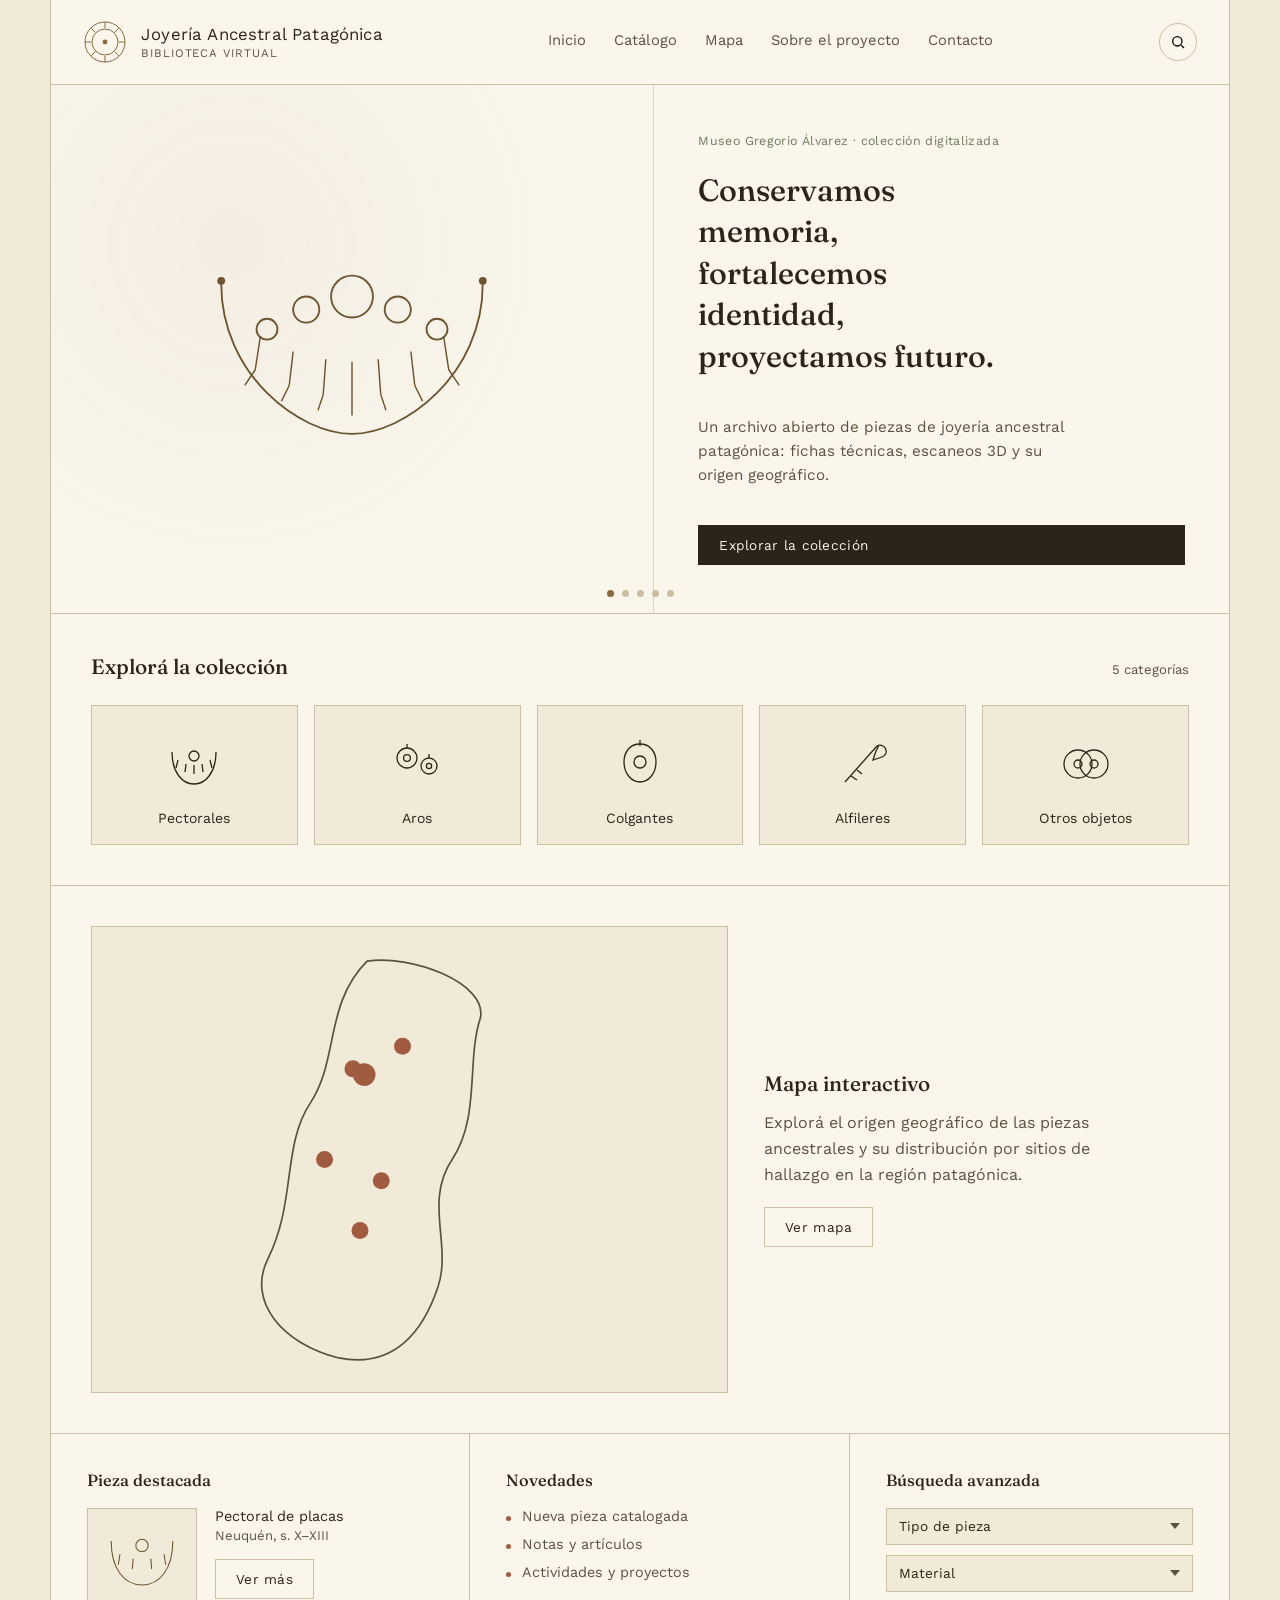
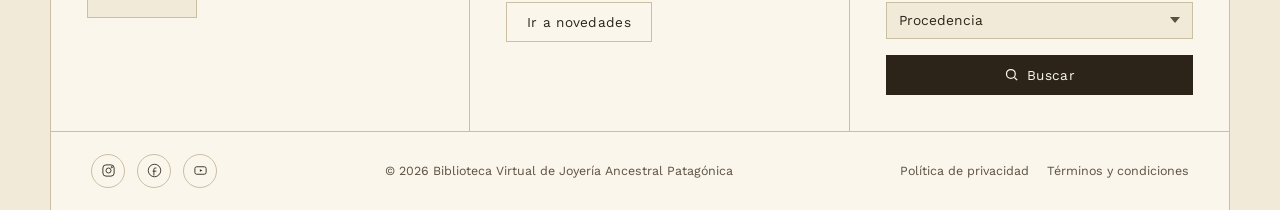
==== index.html @ 83579a9a "Create index.html" ====
<!DOCTYPE html>
<html lang="es">
<head>
<meta charset="UTF-8">
<meta name="viewport" content="width=device-width, initial-scale=1.0">
<title>Biblioteca Virtual de Joyería Ancestral Patagónica</title>
<link rel="preconnect" href="https://fonts.googleapis.com">
<link href="https://fonts.googleapis.com/css2?family=Fraunces:opsz,wght@9..144,400;9..144,500;9..144,600&family=Work+Sans:wght@400;500;600&display=swap" rel="stylesheet">
<style>
  :root{
    --bg: #f1ead9;
    --panel: #faf6ec;
    --ink: #2c2418;
    --ink-soft: #5c5041;
    --line: #cabfa2;
    --line-soft: #ddd4bb;
    --bronze: #8a6a3c;
    --bronze-dark: #6d5330;
    --sage: #6f7a5e;
    --clay: #a15c3f;
  }

  *{ box-sizing: border-box; }
  html{ scroll-behavior: smooth; }
  body{
    margin:0;
    background: var(--bg);
    color: var(--ink);
    font-family: "Work Sans", sans-serif;
    -webkit-font-smoothing: antialiased;
  }
  h1,h2,h3{
    font-family: "Fraunces", serif;
    font-weight: 500;
    margin: 0;
    color: var(--ink);
  }
  a{ color: inherit; text-decoration: none; }
  img,svg{ display:block; max-width:100%; }
  button{ font-family: inherit; cursor: pointer; }
  :focus-visible{ outline: 2px solid var(--clay); outline-offset: 2px; }

  .wrap{
    max-width: 1180px;
    margin: 0 auto;
    border-left: 1px solid var(--line);
    border-right: 1px solid var(--line);
    background: var(--panel);
  }

  /* Header */
  header{
    display:flex;
    align-items:center;
    justify-content:space-between;
    gap: 24px;
    padding: 20px 32px;
    border-bottom: 1px solid var(--line);
  }
  .brand{ display:flex; align-items:center; gap:14px; }
  .brand svg{ width:44px; height:44px; flex-shrink:0; }
  .brand-name{ font-size: 1.05rem; letter-spacing: .01em; line-height:1.3; }
  .brand-sub{ font-size: .72rem; color: var(--ink-soft); letter-spacing: .08em; text-transform: uppercase; }
  nav{ display:flex; align-items:center; gap: 28px; }
  nav a{
    font-size: .92rem;
    color: var(--ink-soft);
    padding-bottom: 3px;
    border-bottom: 1px solid transparent;
    transition: color .15s ease, border-color .15s ease;
  }
  nav a:hover{ color: var(--ink); border-color: var(--clay); }
  .search-btn{
    width: 38px; height:38px;
    border: 1px solid var(--line);
    background: transparent;
    display:flex; align-items:center; justify-content:center;
    border-radius: 50%;
  }
  .search-btn svg{ width:16px; height:16px; }
  .nav-toggle{ display:none; }

  /* Hero */
  .hero{
    display:grid;
    grid-template-columns: 1.05fr 1fr;
    gap: 0;
    border-bottom: 1px solid var(--line);
    position: relative;
  }
  .hero-art{
    padding: 48px 40px;
    display:flex; align-items:center; justify-content:center;
    border-right: 1px solid var(--line-soft);
    background:
      radial-gradient(circle at 30% 30%, rgba(138,106,60,0.06), transparent 60%),
      var(--panel);
  }
  .hero-art svg{ width: min(340px, 100%); height:auto; }
  .hero-copy{
    padding: 48px 44px;
    display:flex; flex-direction:column; justify-content:center;
    gap: 22px;
  }
  .hero-copy p.eyebrow{
    margin:0; font-size:.78rem; color: var(--sage);
    letter-spacing:.03em;
  }
  .hero-copy h1{
    font-size: clamp(1.6rem, 2.4vw, 2.1rem);
    line-height: 1.35;
    font-weight: 500;
    max-width: 15ch;
  }
  .hero-copy p.desc{ color: var(--ink-soft); max-width: 42ch; line-height:1.6; font-size:.95rem; }
  .dots{
    position:absolute; bottom:16px; left:0; right:0;
    display:flex; justify-content:center; gap:8px;
  }
  .dots span{ width:7px; height:7px; border-radius:50%; background: var(--line); }
  .dots span.active{ background: var(--bronze); }

  /* Section headers */
  .section{ padding: 40px; border-bottom: 1px solid var(--line); }
  .section-head{
    display:flex; align-items:baseline; justify-content:space-between;
    margin-bottom: 26px;
  }
  .section-head h2{ font-size: 1.3rem; font-weight:500; }
  .section-head .hint{ font-size:.82rem; color: var(--ink-soft); }

  /* Collection grid */
  .collection{
    display:grid;
    grid-template-columns: repeat(5, 1fr);
    gap: 16px;
  }
  .cat-card{
    border: 1px solid var(--line);
    background: var(--bg);
    padding: 26px 14px 18px;
    text-align:center;
    display:flex; flex-direction:column; align-items:center; gap:14px;
    transition: border-color .15s ease, transform .15s ease;
  }
  .cat-card:hover{ border-color: var(--bronze); transform: translateY(-2px); }
  .cat-card svg{ width:64px; height:64px; }
  .cat-card span{ font-size: .88rem; color: var(--ink); }

  /* Map section */
  .map-section{
    display:grid;
    grid-template-columns: 1.2fr .8fr;
    gap: 36px;
    align-items:center;
  }
  .map-art{
    border: 1px solid var(--line);
    background: var(--bg);
    padding: 20px;
  }
  .map-art svg{ width:100%; height:auto; }
  .map-copy p{ color: var(--ink-soft); line-height:1.6; margin: 0 0 20px; max-width: 34ch; }

  .btn{
    display:inline-flex; align-items:center; gap:8px;
    padding: 11px 20px;
    border: 1px solid var(--ink);
    background: var(--ink);
    color: var(--panel);
    font-size: .85rem;
    letter-spacing:.02em;
  }
  .btn:hover{ background: var(--bronze-dark); border-color: var(--bronze-dark); }
  .btn.ghost{
    background: transparent; color: var(--ink); border-color: var(--line);
  }
  .btn.ghost:hover{ border-color: var(--ink); background: transparent; }

  /* Triple columns */
  .triple{
    display:grid;
    grid-template-columns: 1.1fr 1fr 1fr;
    gap: 0;
    border-bottom: 1px solid var(--line);
  }
  .triple > div{ padding: 36px; }
  .triple > div + div{ border-left: 1px solid var(--line); }
  .triple h3{ font-size: 1.02rem; font-weight:500; margin-bottom:18px; }

  .featured{ display:flex; gap: 18px; }
  .featured img, .featured svg{ width: 110px; height:110px; border:1px solid var(--line); background:var(--bg); padding:10px; flex-shrink:0; }
  .featured-copy p{ margin:0 0 4px; font-size:.9rem; }
  .featured-copy .meta{ color: var(--ink-soft); font-size:.82rem; margin-bottom:16px; }

  .news-list{ list-style:none; margin:0 0 22px; padding:0; display:flex; flex-direction:column; gap:12px; }
  .news-list li{
    font-size:.9rem; color: var(--ink-soft);
    padding-left: 16px; position:relative;
  }
  .news-list li::before{
    content:""; position:absolute; left:0; top:.55em;
    width:5px; height:5px; background: var(--clay); border-radius:50%;
  }

  .search-form{ display:flex; flex-direction:column; gap:10px; }
  .search-row{ display:flex; align-items:center; gap:10px; border:1px solid var(--line); padding:9px 12px; background: var(--bg); }
  .search-row svg{ width:16px; height:16px; flex-shrink:0; color: var(--ink-soft); }
  select{
    width:100%; border:1px solid var(--line); background: var(--bg);
    padding: 10px 12px; font-family:inherit; font-size:.86rem; color: var(--ink);
    appearance:none; -webkit-appearance:none;
    background-image: url("data:image/svg+xml,%3Csvg xmlns='http://www.w3.org/2000/svg' width='10' height='6'%3E%3Cpath d='M0 0l5 6 5-6z' fill='%235c5041'/%3E%3C/svg%3E");
    background-repeat:no-repeat; background-position: right 12px center;
  }
  .search-form .btn{ margin-top:6px; justify-content:center; }

  /* Footer */
  footer{
    display:flex; align-items:center; justify-content:space-between;
    padding: 22px 40px; flex-wrap:wrap; gap:16px;
  }
  .socials{ display:flex; gap:12px; }
  .socials a{
    width:34px; height:34px; border:1px solid var(--line);
    border-radius:50%; display:flex; align-items:center; justify-content:center;
  }
  .socials svg{ width:15px; height:15px; }
  footer .copy{ font-size:.78rem; color: var(--ink-soft); }
  .legal{ display:flex; gap:18px; font-size:.78rem; color: var(--ink-soft); }
  .legal a:hover{ color: var(--ink); }

  @media (max-width: 980px){
    nav{ display:none; }
    .hero{ grid-template-columns: 1fr; }
    .hero-art{ border-right:none; border-bottom:1px solid var(--line-soft); }
    .collection{ grid-template-columns: repeat(2,1fr); }
    .map-section{ grid-template-columns: 1fr; }
    .triple{ grid-template-columns: 1fr; }
    .triple > div + div{ border-left:none; border-top:1px solid var(--line); }
    footer{ flex-direction:column; align-items:flex-start; }
  }
</style>
</head>
<body>
<div class="wrap">

  <header>
    <div class="brand">
      <svg viewBox="0 0 44 44" fill="none" stroke="var(--bronze)" stroke-width="1">
        <circle cx="22" cy="22" r="20"/>
        <circle cx="22" cy="22" r="13"/>
        <circle cx="22" cy="22" r="2.4" fill="var(--bronze)" stroke="none"/>
        <path d="M22 2v6M22 36v6M2 22h6M36 22h6M8.2 8.2l4.2 4.2M31.6 31.6l4.2 4.2M8.2 35.8l4.2-4.2M31.6 12.4l4.2-4.2"/>
      </svg>
      <div>
        <div class="brand-name">Joyería Ancestral Patagónica</div>
        <div class="brand-sub">Biblioteca virtual</div>
      </div>
    </div>
    <nav>
      <a href="#inicio">Inicio</a>
      <a href="#coleccion">Catálogo</a>
      <a href="#mapa">Mapa</a>
      <a href="#proyecto">Sobre el proyecto</a>
      <a href="#contacto">Contacto</a>
    </nav>
    <button class="search-btn" aria-label="Buscar">
      <svg viewBox="0 0 24 24" fill="none" stroke="currentColor" stroke-width="2"><circle cx="11" cy="11" r="7"/><path d="M21 21l-4.3-4.3"/></svg>
    </button>
  </header>

  <section class="hero" id="inicio">
    <div class="hero-art">
      <!-- pectoral illustration -->
      <svg viewBox="0 0 260 220" fill="none" stroke="var(--bronze-dark)" stroke-width="1.4">
        <path d="M30 60 C30 130 90 175 130 175 C170 175 230 130 230 60" />
        <circle cx="130" cy="70" r="16"/>
        <circle cx="95" cy="80" r="10"/>
        <circle cx="165" cy="80" r="10"/>
        <circle cx="65" cy="95" r="8"/>
        <circle cx="195" cy="95" r="8"/>
        <g stroke-width="1.1">
          <path d="M60 100 l-4 26 M85 112 l-3 26 M110 118 l-2 27 M130 120 l0 28 M150 118 l2 27 M175 112 l3 26 M200 100 l4 26"/>
          <path d="M56 126 l-8 12 M82 138 l-6 12 M108 145 l-4 12 M130 148 l0 13 M152 145 l4 12 M178 138 l6 12 M204 126 l8 12"/>
        </g>
        <circle cx="30" cy="58" r="3" fill="var(--bronze-dark)" stroke="none"/>
        <circle cx="230" cy="58" r="3" fill="var(--bronze-dark)" stroke="none"/>
      </svg>
    </div>
    <div class="hero-copy">
      <p class="eyebrow">Museo Gregorio Álvarez · colección digitalizada</p>
      <h1>Conservamos memoria, fortalecemos identidad, proyectamos futuro.</h1>
      <p class="desc">Un archivo abierto de piezas de joyería ancestral patagónica: fichas técnicas, escaneos 3D y su origen geográfico.</p>
      <a href="#coleccion" class="btn">Explorar la colección</a>
    </div>
    <div class="dots">
      <span class="active"></span><span></span><span></span><span></span><span></span>
    </div>
  </section>

  <section class="section" id="coleccion">
    <div class="section-head">
      <h2>Explorá la colección</h2>
      <span class="hint">5 categorías</span>
    </div>
    <div class="collection">
      <a class="cat-card" href="#">
        <svg viewBox="0 0 64 64" fill="none" stroke="var(--ink)" stroke-width="1.3">
          <path d="M10 20c0 20 10 32 22 32s22-12 22-32"/>
          <circle cx="32" cy="24" r="5"/>
          <path d="M16 28l-2 8M48 28l2 8M24 32l-1 8M40 32l1 8M32 33v9"/>
        </svg>
        <span>Pectorales</span>
      </a>
      <a class="cat-card" href="#">
        <svg viewBox="0 0 64 64" fill="none" stroke="var(--ink)" stroke-width="1.3">
          <circle cx="22" cy="26" r="10"/>
          <circle cx="22" cy="26" r="3.4"/>
          <circle cx="44" cy="34" r="8"/>
          <circle cx="44" cy="34" r="2.6"/>
          <path d="M22 16v-4M44 26v-4"/>
        </svg>
        <span>Aros</span>
      </a>
      <a class="cat-card" href="#">
        <svg viewBox="0 0 64 64" fill="none" stroke="var(--ink)" stroke-width="1.3">
          <path d="M32 12c-10 0-16 8-16 18 0 12 8 20 16 20s16-8 16-20c0-10-6-18-16-18z"/>
          <circle cx="32" cy="30" r="6"/>
          <path d="M32 8v6"/>
        </svg>
        <span>Colgantes</span>
      </a>
      <a class="cat-card" href="#">
        <svg viewBox="0 0 64 64" fill="none" stroke="var(--ink)" stroke-width="1.3">
          <path d="M14 50 L46 14"/>
          <path d="M46 14c4-2 8 0 9 4 1 3-1 6-4 7l-9 3 3-9c1-3 4-5 1-5z"/>
          <path d="M20 44l6 4M26 38l5 4"/>
        </svg>
        <span>Alfileres</span>
      </a>
      <a class="cat-card" href="#">
        <svg viewBox="0 0 64 64" fill="none" stroke="var(--ink)" stroke-width="1.3">
          <circle cx="24" cy="32" r="14"/>
          <circle cx="40" cy="32" r="14"/>
          <circle cx="24" cy="32" r="4"/>
          <circle cx="40" cy="32" r="4"/>
        </svg>
        <span>Otros objetos</span>
      </a>
    </div>
  </section>

  <section class="section map-section" id="mapa">
    <div class="map-art">
      <svg viewBox="0 0 420 300" fill="none" stroke="var(--ink-soft)" stroke-width="1.2">
        <path d="M180 10 C150 40 160 80 140 110 C120 140 130 180 110 220 C95 250 120 280 160 290 C200 298 220 270 230 240 C240 210 220 180 240 150 C260 120 250 80 260 50 C265 25 210 5 180 10 Z"/>
        <g fill="var(--clay)" stroke="none">
          <path d="M170 90a8 8 0 1 1 0 .1z"/>
          <circle cx="170" cy="86" r="6"/>
          <circle cx="205" cy="70" r="6"/>
          <circle cx="150" cy="150" r="6"/>
          <circle cx="190" cy="165" r="6"/>
          <circle cx="175" cy="200" r="6"/>
        </g>
      </svg>
    </div>
    <div class="map-copy">
      <h2 style="margin-bottom:14px; font-size:1.3rem;">Mapa interactivo</h2>
      <p>Explorá el origen geográfico de las piezas ancestrales y su distribución por sitios de hallazgo en la región patagónica.</p>
      <a href="#" class="btn ghost">Ver mapa</a>
    </div>
  </section>

  <section class="triple">
    <div>
      <h3>Pieza destacada</h3>
      <div class="featured">
        <svg viewBox="0 0 100 100" fill="none" stroke="var(--bronze-dark)" stroke-width="1.2">
          <path d="M15 25c0 32 15 50 35 50s35-18 35-50"/>
          <circle cx="50" cy="30" r="7"/>
          <path d="M25 40l-2 12M75 40l2 12M40 45l-1 12M60 45l1 12"/>
        </svg>
        <div class="featured-copy">
          <p>Pectoral de placas</p>
          <p class="meta">Neuquén, s. X–XIII</p>
          <a href="#" class="btn ghost">Ver más</a>
        </div>
      </div>
    </div>
    <div>
      <h3>Novedades</h3>
      <ul class="news-list">
        <li>Nueva pieza catalogada</li>
        <li>Notas y artículos</li>
        <li>Actividades y proyectos</li>
      </ul>
      <a href="#" class="btn ghost">Ir a novedades</a>
    </div>
    <div>
      <h3>Búsqueda avanzada</h3>
      <div class="search-form">
        <select><option>Tipo de pieza</option><option>Pectoral</option><option>Aro</option><option>Colgante</option><option>Alfiler</option></select>
        <select><option>Material</option><option>Plata</option><option>Bronce</option><option>Hueso</option></select>
        <select><option>Procedencia</option><option>Neuquén</option><option>Río Negro</option><option>Chubut</option></select>
        <button class="btn">
          <svg viewBox="0 0 24 24" fill="none" stroke="currentColor" stroke-width="2" style="width:15px;height:15px;"><circle cx="11" cy="11" r="7"/><path d="M21 21l-4.3-4.3"/></svg>
          Buscar
        </button>
      </div>
    </div>
  </section>

  <footer id="contacto">
    <div class="socials">
      <a href="#" aria-label="Instagram"><svg viewBox="0 0 24 24" fill="none" stroke="var(--ink)" stroke-width="1.4"><rect x="3" y="3" width="18" height="18" rx="5"/><circle cx="12" cy="12" r="4"/><circle cx="17.3" cy="6.7" r="1"/></svg></a>
      <a href="#" aria-label="Facebook"><svg viewBox="0 0 24 24" fill="none" stroke="var(--ink)" stroke-width="1.4"><path d="M15 8h-2a2 2 0 0 0-2 2v10M9 13h6"/><circle cx="12" cy="12" r="10"/></svg></a>
      <a href="#" aria-label="YouTube"><svg viewBox="0 0 24 24" fill="none" stroke="var(--ink)" stroke-width="1.4"><rect x="3" y="6" width="18" height="12" rx="3"/><path d="M11 10l4 2-4 2z" fill="var(--ink)" stroke="none"/></svg></a>
    </div>
    <div class="copy">© 2026 Biblioteca Virtual de Joyería Ancestral Patagónica</div>
    <div class="legal">
      <a href="#">Política de privacidad</a>
      <a href="#">Términos y condiciones</a>
    </div>
  </footer>

</div>
</body>
</html>
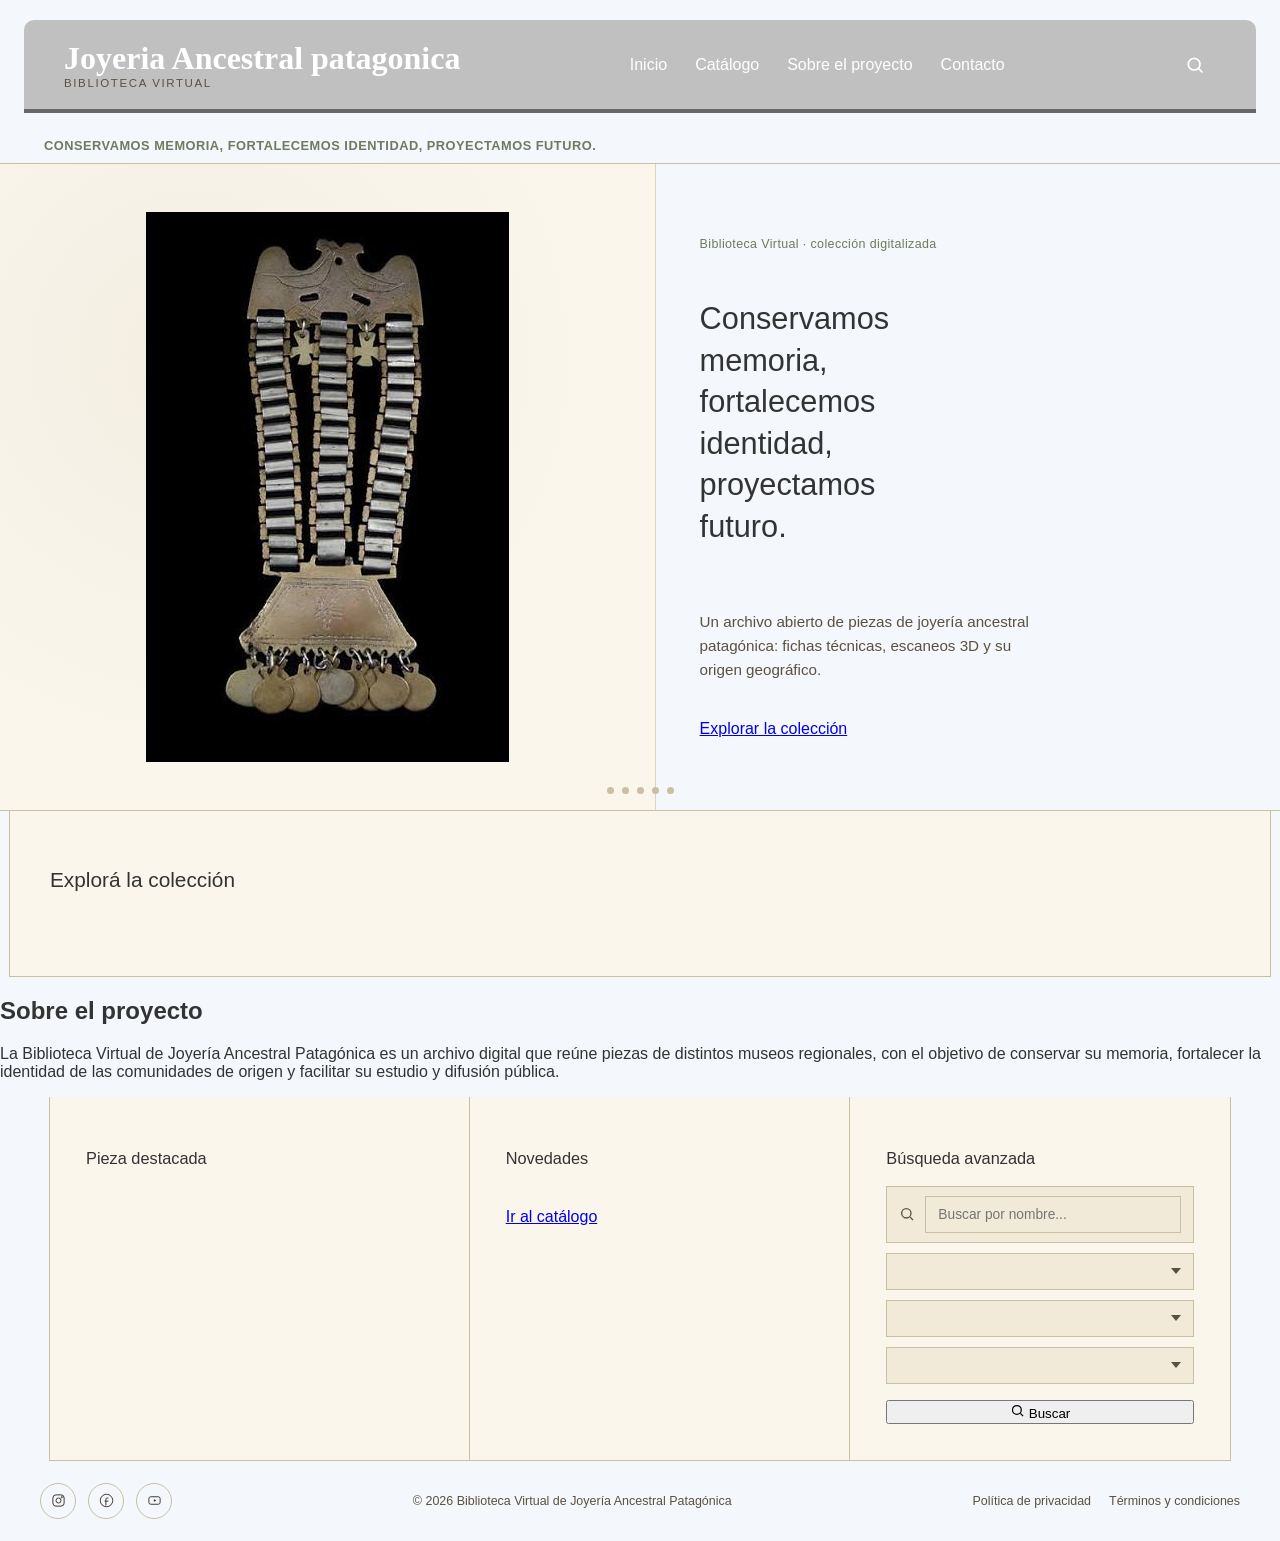
==== commit 92440f28: "pagina secundaria" ====
--- a/index.html
+++ b/index.html
@@ -1,429 +1,132 @@
 <!DOCTYPE html>
 <html lang="es">
-<head>
-<meta charset="UTF-8">
-<meta name="viewport" content="width=device-width, initial-scale=1.0">
-<title>Biblioteca Virtual de Joyería Ancestral Patagónica</title>
-<link rel="preconnect" href="https://fonts.googleapis.com">
-<link href="https://fonts.googleapis.com/css2?family=Fraunces:opsz,wght@9..144,400;9..144,500;9..144,600&family=Work+Sans:wght@400;500;600&display=swap" rel="stylesheet">
-<style>
-  :root{
-    --bg: #f1ead9;
-    --panel: #faf6ec;
-    --ink: #2c2418;
-    --ink-soft: #5c5041;
-    --line: #cabfa2;
-    --line-soft: #ddd4bb;
-    --bronze: #8a6a3c;
-    --bronze-dark: #6d5330;
-    --sage: #6f7a5e;
-    --clay: #a15c3f;
-  }
+<head>    
+    <meta charset="UTF-8">
+    <meta name="viewport" content="width=device-width, initial-scale=1.0">
+    <title>Biblioteca Virtual</title>
 
-  *{ box-sizing: border-box; }
-  html{ scroll-behavior: smooth; }
-  body{
-    margin:0;
-    background: var(--bg);
-    color: var(--ink);
-    font-family: "Work Sans", sans-serif;
-    -webkit-font-smoothing: antialiased;
-  }
-  h1,h2,h3{
-    font-family: "Fraunces", serif;
-    font-weight: 500;
-    margin: 0;
-    color: var(--ink);
-  }
-  a{ color: inherit; text-decoration: none; }
-  img,svg{ display:block; max-width:100%; }
-  button{ font-family: inherit; cursor: pointer; }
-  :focus-visible{ outline: 2px solid var(--clay); outline-offset: 2px; }
-
-  .wrap{
-    max-width: 1180px;
-    margin: 0 auto;
-    border-left: 1px solid var(--line);
-    border-right: 1px solid var(--line);
-    background: var(--panel);
-  }
-
-  /* Header */
-  header{
-    display:flex;
-    align-items:center;
-    justify-content:space-between;
-    gap: 24px;
-    padding: 20px 32px;
-    border-bottom: 1px solid var(--line);
-  }
-  .brand{ display:flex; align-items:center; gap:14px; }
-  .brand svg{ width:44px; height:44px; flex-shrink:0; }
-  .brand-name{ font-size: 1.05rem; letter-spacing: .01em; line-height:1.3; }
-  .brand-sub{ font-size: .72rem; color: var(--ink-soft); letter-spacing: .08em; text-transform: uppercase; }
-  nav{ display:flex; align-items:center; gap: 28px; }
-  nav a{
-    font-size: .92rem;
-    color: var(--ink-soft);
-    padding-bottom: 3px;
-    border-bottom: 1px solid transparent;
-    transition: color .15s ease, border-color .15s ease;
-  }
-  nav a:hover{ color: var(--ink); border-color: var(--clay); }
-  .search-btn{
-    width: 38px; height:38px;
-    border: 1px solid var(--line);
-    background: transparent;
-    display:flex; align-items:center; justify-content:center;
-    border-radius: 50%;
-  }
-  .search-btn svg{ width:16px; height:16px; }
-  .nav-toggle{ display:none; }
-
-  /* Hero */
-  .hero{
-    display:grid;
-    grid-template-columns: 1.05fr 1fr;
-    gap: 0;
-    border-bottom: 1px solid var(--line);
-    position: relative;
-  }
-  .hero-art{
-    padding: 48px 40px;
-    display:flex; align-items:center; justify-content:center;
-    border-right: 1px solid var(--line-soft);
-    background:
-      radial-gradient(circle at 30% 30%, rgba(138,106,60,0.06), transparent 60%),
-      var(--panel);
-  }
-  .hero-art svg{ width: min(340px, 100%); height:auto; }
-  .hero-copy{
-    padding: 48px 44px;
-    display:flex; flex-direction:column; justify-content:center;
-    gap: 22px;
-  }
-  .hero-copy p.eyebrow{
-    margin:0; font-size:.78rem; color: var(--sage);
-    letter-spacing:.03em;
-  }
-  .hero-copy h1{
-    font-size: clamp(1.6rem, 2.4vw, 2.1rem);
-    line-height: 1.35;
-    font-weight: 500;
-    max-width: 15ch;
-  }
-  .hero-copy p.desc{ color: var(--ink-soft); max-width: 42ch; line-height:1.6; font-size:.95rem; }
-  .dots{
-    position:absolute; bottom:16px; left:0; right:0;
-    display:flex; justify-content:center; gap:8px;
-  }
-  .dots span{ width:7px; height:7px; border-radius:50%; background: var(--line); }
-  .dots span.active{ background: var(--bronze); }
-
-  /* Section headers */
-  .section{ padding: 40px; border-bottom: 1px solid var(--line); }
-  .section-head{
-    display:flex; align-items:baseline; justify-content:space-between;
-    margin-bottom: 26px;
-  }
-  .section-head h2{ font-size: 1.3rem; font-weight:500; }
-  .section-head .hint{ font-size:.82rem; color: var(--ink-soft); }
-
-  /* Collection grid */
-  .collection{
-    display:grid;
-    grid-template-columns: repeat(5, 1fr);
-    gap: 16px;
-  }
-  .cat-card{
-    border: 1px solid var(--line);
-    background: var(--bg);
-    padding: 26px 14px 18px;
-    text-align:center;
-    display:flex; flex-direction:column; align-items:center; gap:14px;
-    transition: border-color .15s ease, transform .15s ease;
-  }
-  .cat-card:hover{ border-color: var(--bronze); transform: translateY(-2px); }
-  .cat-card svg{ width:64px; height:64px; }
-  .cat-card span{ font-size: .88rem; color: var(--ink); }
-
-  /* Map section */
-  .map-section{
-    display:grid;
-    grid-template-columns: 1.2fr .8fr;
-    gap: 36px;
-    align-items:center;
-  }
-  .map-art{
-    border: 1px solid var(--line);
-    background: var(--bg);
-    padding: 20px;
-  }
-  .map-art svg{ width:100%; height:auto; }
-  .map-copy p{ color: var(--ink-soft); line-height:1.6; margin: 0 0 20px; max-width: 34ch; }
-
-  .btn{
-    display:inline-flex; align-items:center; gap:8px;
-    padding: 11px 20px;
-    border: 1px solid var(--ink);
-    background: var(--ink);
-    color: var(--panel);
-    font-size: .85rem;
-    letter-spacing:.02em;
-  }
-  .btn:hover{ background: var(--bronze-dark); border-color: var(--bronze-dark); }
-  .btn.ghost{
-    background: transparent; color: var(--ink); border-color: var(--line);
-  }
-  .btn.ghost:hover{ border-color: var(--ink); background: transparent; }
-
-  /* Triple columns */
-  .triple{
-    display:grid;
-    grid-template-columns: 1.1fr 1fr 1fr;
-    gap: 0;
-    border-bottom: 1px solid var(--line);
-  }
-  .triple > div{ padding: 36px; }
-  .triple > div + div{ border-left: 1px solid var(--line); }
-  .triple h3{ font-size: 1.02rem; font-weight:500; margin-bottom:18px; }
-
-  .featured{ display:flex; gap: 18px; }
-  .featured img, .featured svg{ width: 110px; height:110px; border:1px solid var(--line); background:var(--bg); padding:10px; flex-shrink:0; }
-  .featured-copy p{ margin:0 0 4px; font-size:.9rem; }
-  .featured-copy .meta{ color: var(--ink-soft); font-size:.82rem; margin-bottom:16px; }
-
-  .news-list{ list-style:none; margin:0 0 22px; padding:0; display:flex; flex-direction:column; gap:12px; }
-  .news-list li{
-    font-size:.9rem; color: var(--ink-soft);
-    padding-left: 16px; position:relative;
-  }
-  .news-list li::before{
-    content:""; position:absolute; left:0; top:.55em;
-    width:5px; height:5px; background: var(--clay); border-radius:50%;
-  }
-
-  .search-form{ display:flex; flex-direction:column; gap:10px; }
-  .search-row{ display:flex; align-items:center; gap:10px; border:1px solid var(--line); padding:9px 12px; background: var(--bg); }
-  .search-row svg{ width:16px; height:16px; flex-shrink:0; color: var(--ink-soft); }
-  select{
-    width:100%; border:1px solid var(--line); background: var(--bg);
-    padding: 10px 12px; font-family:inherit; font-size:.86rem; color: var(--ink);
-    appearance:none; -webkit-appearance:none;
-    background-image: url("data:image/svg+xml,%3Csvg xmlns='http://www.w3.org/2000/svg' width='10' height='6'%3E%3Cpath d='M0 0l5 6 5-6z' fill='%235c5041'/%3E%3C/svg%3E");
-    background-repeat:no-repeat; background-position: right 12px center;
-  }
-  .search-form .btn{ margin-top:6px; justify-content:center; }
-
-  /* Footer */
-  footer{
-    display:flex; align-items:center; justify-content:space-between;
-    padding: 22px 40px; flex-wrap:wrap; gap:16px;
-  }
-  .socials{ display:flex; gap:12px; }
-  .socials a{
-    width:34px; height:34px; border:1px solid var(--line);
-    border-radius:50%; display:flex; align-items:center; justify-content:center;
-  }
-  .socials svg{ width:15px; height:15px; }
-  footer .copy{ font-size:.78rem; color: var(--ink-soft); }
-  .legal{ display:flex; gap:18px; font-size:.78rem; color: var(--ink-soft); }
-  .legal a:hover{ color: var(--ink); }
-
-  @media (max-width: 980px){
-    nav{ display:none; }
-    .hero{ grid-template-columns: 1fr; }
-    .hero-art{ border-right:none; border-bottom:1px solid var(--line-soft); }
-    .collection{ grid-template-columns: repeat(2,1fr); }
-    .map-section{ grid-template-columns: 1fr; }
-    .triple{ grid-template-columns: 1fr; }
-    .triple > div + div{ border-left:none; border-top:1px solid var(--line); }
-    footer{ flex-direction:column; align-items:flex-start; }
-  }
-</style>
+    <link rel="stylesheet" href="estilos.css">
 </head>
 <body>
-<div class="wrap">
 
-  <header>
-    <div class="brand">
-      <svg viewBox="0 0 44 44" fill="none" stroke="var(--bronze)" stroke-width="1">
-        <circle cx="22" cy="22" r="20"/>
-        <circle cx="22" cy="22" r="13"/>
-        <circle cx="22" cy="22" r="2.4" fill="var(--bronze)" stroke="none"/>
-        <path d="M22 2v6M22 36v6M2 22h6M36 22h6M8.2 8.2l4.2 4.2M31.6 31.6l4.2 4.2M8.2 35.8l4.2-4.2M31.6 12.4l4.2-4.2"/>
-      </svg>
+    <header>
+        <div>
+		<div class="titulo">Joyeria Ancestral patagonica</div>
+		<div class="sub">Biblioteca Virtual </div>
+		</div>
+		<nav>
+			<a href="index.html">Inicio</a>
+			<a href="catalogo.html">Catálogo</a>
+			<a href="">Sobre el proyecto</a>
+			<a href="">Contacto</a>
+		</nav>
+		<button class="btn-buscador" atria-label="Buscar">
+			 <svg viewBox="0 0 24 24" fill="none" stroke="currentColor" stroke-width="2">
+				<circle cx="11" cy="11" r="7"/>
+				<path d="M21 21l-4.3-4.3"/>
+			</svg>
+		</button>
+		
+   
+    </header>
+  <main id="contenido-principal"></main>
+
+    <!-- Sección de presentación -->
+	  <section class="presentación" id="presentación" aria-labelledby="titulo-presentación">
+		  <h1 id="titulo-presentación" class="slogan">Conservamos memoria, fortalecemos identidad, proyectamos futuro.</h1>
+		  <div id="presentación-slides"><!-- Las diapositivas se generan dinámicamente en index.js a partir de piezas-data.js --></div>
+		  <div class="dots" id="heroDots"></div>
+    </section>
+	  <section class="presentación" id="inicio">
+      <div class="presentación-visual">
+		    <img src="imagenes/pectoral.jpg" alt="Pectoral de plata con incrustaciones de turquesa y coral, perteneciente a la cultura tehuelche."> 
+      </div>
+      <div class="presentación-descriptiva">
+        <p class="eyebrow">Biblioteca Virtual · colección digitalizada</p>
+        <h1>Conservamos memoria, fortalecemos identidad, proyectamos futuro.</h1>
+        <p class="desc">Un archivo abierto de piezas de joyería ancestral patagónica: fichas técnicas, escaneos 3D y su origen geográfico.</p>
+        <a href="#colección" class="btn">Explorar la colección</a>
+      </div>
+      <div class="puntos">
+        <span class="activado"></span><span></span><span></span><span></span><span></span>
+      </div>
+    </section>
+    
+    <!-- Sección de colección-->
+    <section class="colección" id="colección" aria-labelledby="titulo-colección">
+      <div class="colección-header">
+        <h2 id="titulo-colección">Explorá la colección</h2>
+      </div>
+      <ul class="colección-joyas" id="colección-joyas">
+        <!-- Categorías generadas dinámicamente en index.js -->
+      </ul>
+
+    </section>  
+
+    <!-- Sección sobre el proyecto-->
+    <section class="sobre-proyecto" id="sobre-proyecto" aria-labelledby="titulo-sobre-proyecto">
+      <h2 id="titulo-sobre-proyecto">Sobre el proyecto</h2>
+      <p class="section-text">
+        La Biblioteca Virtual de Joyería Ancestral Patagónica es un archivo digital que reúne piezas
+        de distintos museos regionales, con el objetivo de conservar su memoria, fortalecer la
+        identidad de las comunidades de origen y facilitar su estudio y difusión pública.
+      </p>
+    </section> 
+
+    <!-- Sección de Contenido destacado-->
+    <section class="contenido-destacado" id="contenido-destacado" aria-label="Contenido destacado">
       <div>
-        <div class="brand-name">Joyería Ancestral Patagónica</div>
-        <div class="brand-sub">Biblioteca virtual</div>
+        <h3>Pieza destacada</h3>
+        <div id="contenido-destacado"><!-- generado por index.js --></div>
       </div>
-    </div>
-    <nav>
-      <a href="#inicio">Inicio</a>
-      <a href="#coleccion">Catálogo</a>
-      <a href="#mapa">Mapa</a>
-      <a href="#proyecto">Sobre el proyecto</a>
-      <a href="#contacto">Contacto</a>
-    </nav>
-    <button class="search-btn" aria-label="Buscar">
-      <svg viewBox="0 0 24 24" fill="none" stroke="currentColor" stroke-width="2"><circle cx="11" cy="11" r="7"/><path d="M21 21l-4.3-4.3"/></svg>
-    </button>
-  </header>
+      <div>
+        <h3>Novedades</h3>
+        <ul class="listas-nuevas" id="lista-nueva"><!-- generado por index.js --></ul>
+        <a href="catalogo.html" class="btn ghost">Ir al catálogo</a>
+      </div>
+      <div>
+        <h3>Búsqueda avanzada</h3>
+        <form class="formulario-busqueda" id="formulario-busqueda" action="catalogo.html" method="get">
+          <div class="fila-busqueda">
+            <svg viewBox="0 0 24 24" aria-hidden="true" fill="none" stroke="currentColor" stroke-width="2"><circle cx="11" cy="11" r="7"/><path d="M21 21l-4.3-4.3"/></svg>
+            <label class="sr-only" for="q">Buscar por nombre</label>
+            <input type="text" id="q" name="q" placeholder="Buscar por nombre...">
+          </div>
+          <label class="sr-only" for="tipo">Tipo de pieza</label>
+          <select id="tipo" name="tipo"></select>
+          <label class="sr-only" for="material">Material</label>
+          <select id="material" name="material"></select>
+          <label class="sr-only" for="procedencia">Procedencia</label>
+          <select id="procedencia" name="procedencia"></select>
+          <button class="btn" type="submit">
+            <svg viewBox="0 0 24 24" aria-hidden="true" fill="none" stroke="currentColor" stroke-width="2" style="width:15px;height:15px;"><circle cx="11" cy="11" r="7"/><path d="M21 21l-4.3-4.3"/></svg>
+            Buscar
+          </button>
+        </form>
+      </div>
+    </section>  
 
-  <section class="hero" id="inicio">
-    <div class="hero-art">
-      <!-- pectoral illustration -->
-      <svg viewBox="0 0 260 220" fill="none" stroke="var(--bronze-dark)" stroke-width="1.4">
-        <path d="M30 60 C30 130 90 175 130 175 C170 175 230 130 230 60" />
-        <circle cx="130" cy="70" r="16"/>
-        <circle cx="95" cy="80" r="10"/>
-        <circle cx="165" cy="80" r="10"/>
-        <circle cx="65" cy="95" r="8"/>
-        <circle cx="195" cy="95" r="8"/>
-        <g stroke-width="1.1">
-          <path d="M60 100 l-4 26 M85 112 l-3 26 M110 118 l-2 27 M130 120 l0 28 M150 118 l2 27 M175 112 l3 26 M200 100 l4 26"/>
-          <path d="M56 126 l-8 12 M82 138 l-6 12 M108 145 l-4 12 M130 148 l0 13 M152 145 l4 12 M178 138 l6 12 M204 126 l8 12"/>
-        </g>
-        <circle cx="30" cy="58" r="3" fill="var(--bronze-dark)" stroke="none"/>
-        <circle cx="230" cy="58" r="3" fill="var(--bronze-dark)" stroke="none"/>
-      </svg>
-    </div>
-    <div class="hero-copy">
-      <p class="eyebrow">Museo Gregorio Álvarez · colección digitalizada</p>
-      <h1>Conservamos memoria, fortalecemos identidad, proyectamos futuro.</h1>
-      <p class="desc">Un archivo abierto de piezas de joyería ancestral patagónica: fichas técnicas, escaneos 3D y su origen geográfico.</p>
-      <a href="#coleccion" class="btn">Explorar la colección</a>
-    </div>
-    <div class="dots">
-      <span class="active"></span><span></span><span></span><span></span><span></span>
-    </div>
-  </section>
+  </main>
 
-  <section class="section" id="coleccion">
-    <div class="section-head">
-      <h2>Explorá la colección</h2>
-      <span class="hint">5 categorías</span>
-    </div>
-    <div class="collection">
-      <a class="cat-card" href="#">
-        <svg viewBox="0 0 64 64" fill="none" stroke="var(--ink)" stroke-width="1.3">
-          <path d="M10 20c0 20 10 32 22 32s22-12 22-32"/>
-          <circle cx="32" cy="24" r="5"/>
-          <path d="M16 28l-2 8M48 28l2 8M24 32l-1 8M40 32l1 8M32 33v9"/>
-        </svg>
-        <span>Pectorales</span>
-      </a>
-      <a class="cat-card" href="#">
-        <svg viewBox="0 0 64 64" fill="none" stroke="var(--ink)" stroke-width="1.3">
-          <circle cx="22" cy="26" r="10"/>
-          <circle cx="22" cy="26" r="3.4"/>
-          <circle cx="44" cy="34" r="8"/>
-          <circle cx="44" cy="34" r="2.6"/>
-          <path d="M22 16v-4M44 26v-4"/>
-        </svg>
-        <span>Aros</span>
-      </a>
-      <a class="cat-card" href="#">
-        <svg viewBox="0 0 64 64" fill="none" stroke="var(--ink)" stroke-width="1.3">
-          <path d="M32 12c-10 0-16 8-16 18 0 12 8 20 16 20s16-8 16-20c0-10-6-18-16-18z"/>
-          <circle cx="32" cy="30" r="6"/>
-          <path d="M32 8v6"/>
-        </svg>
-        <span>Colgantes</span>
-      </a>
-      <a class="cat-card" href="#">
-        <svg viewBox="0 0 64 64" fill="none" stroke="var(--ink)" stroke-width="1.3">
-          <path d="M14 50 L46 14"/>
-          <path d="M46 14c4-2 8 0 9 4 1 3-1 6-4 7l-9 3 3-9c1-3 4-5 1-5z"/>
-          <path d="M20 44l6 4M26 38l5 4"/>
-        </svg>
-        <span>Alfileres</span>
-      </a>
-      <a class="cat-card" href="#">
-        <svg viewBox="0 0 64 64" fill="none" stroke="var(--ink)" stroke-width="1.3">
-          <circle cx="24" cy="32" r="14"/>
-          <circle cx="40" cy="32" r="14"/>
-          <circle cx="24" cy="32" r="4"/>
-          <circle cx="40" cy="32" r="4"/>
-        </svg>
-        <span>Otros objetos</span>
-      </a>
-    </div>
-  </section>
-
-  <section class="section map-section" id="mapa">
-    <div class="map-art">
-      <svg viewBox="0 0 420 300" fill="none" stroke="var(--ink-soft)" stroke-width="1.2">
-        <path d="M180 10 C150 40 160 80 140 110 C120 140 130 180 110 220 C95 250 120 280 160 290 C200 298 220 270 230 240 C240 210 220 180 240 150 C260 120 250 80 260 50 C265 25 210 5 180 10 Z"/>
-        <g fill="var(--clay)" stroke="none">
-          <path d="M170 90a8 8 0 1 1 0 .1z"/>
-          <circle cx="170" cy="86" r="6"/>
-          <circle cx="205" cy="70" r="6"/>
-          <circle cx="150" cy="150" r="6"/>
-          <circle cx="190" cy="165" r="6"/>
-          <circle cx="175" cy="200" r="6"/>
-        </g>
-      </svg>
-    </div>
-    <div class="map-copy">
-      <h2 style="margin-bottom:14px; font-size:1.3rem;">Mapa interactivo</h2>
-      <p>Explorá el origen geográfico de las piezas ancestrales y su distribución por sitios de hallazgo en la región patagónica.</p>
-      <a href="#" class="btn ghost">Ver mapa</a>
-    </div>
-  </section>
-
-  <section class="triple">
-    <div>
-      <h3>Pieza destacada</h3>
-      <div class="featured">
-        <svg viewBox="0 0 100 100" fill="none" stroke="var(--bronze-dark)" stroke-width="1.2">
-          <path d="M15 25c0 32 15 50 35 50s35-18 35-50"/>
-          <circle cx="50" cy="30" r="7"/>
-          <path d="M25 40l-2 12M75 40l2 12M40 45l-1 12M60 45l1 12"/>
-        </svg>
-        <div class="featured-copy">
-          <p>Pectoral de placas</p>
-          <p class="meta">Neuquén, s. X–XIII</p>
-          <a href="#" class="btn ghost">Ver más</a>
-        </div>
+  <div id="pie-de-página">
+    <footer id="contacto">
+      <div class="socials">
+        <a href="#" aria-label="Instagram">
+          <svg viewBox="0 0 24 24" aria-hidden="true" fill="none" stroke="currentColor" stroke-width="1.4"><rect x="3" y="3" width="18" height="18" rx="5"></rect><circle cx="12" cy="12" r="4"></circle><circle cx="17.3" cy="6.7" r="1"></circle></svg>
+        </a>
+        <a href="#" aria-label="Facebook">
+          <svg viewBox="0 0 24 24" aria-hidden="true" fill="none" stroke="currentColor" stroke-width="1.4"><path d="M15 8h-2a2 2 0 0 0-2 2v10M9 13h6"></path><circle cx="12" cy="12" r="10"></circle></svg>
+        </a>
+        <a href="#" aria-label="YouTube">
+          <svg viewBox="0 0 24 24" aria-hidden="true" fill="none" stroke="currentColor" stroke-width="1.4"><rect x="3" y="6" width="18" height="12" rx="3"></rect><path d="M11 10l4 2-4 2z" fill="currentColor" stroke="none"></path></svg>
+        </a>
       </div>
-    </div>
-    <div>
-      <h3>Novedades</h3>
-      <ul class="news-list">
-        <li>Nueva pieza catalogada</li>
-        <li>Notas y artículos</li>
-        <li>Actividades y proyectos</li>
-      </ul>
-      <a href="#" class="btn ghost">Ir a novedades</a>
-    </div>
-    <div>
-      <h3>Búsqueda avanzada</h3>
-      <div class="search-form">
-        <select><option>Tipo de pieza</option><option>Pectoral</option><option>Aro</option><option>Colgante</option><option>Alfiler</option></select>
-        <select><option>Material</option><option>Plata</option><option>Bronce</option><option>Hueso</option></select>
-        <select><option>Procedencia</option><option>Neuquén</option><option>Río Negro</option><option>Chubut</option></select>
-        <button class="btn">
-          <svg viewBox="0 0 24 24" fill="none" stroke="currentColor" stroke-width="2" style="width:15px;height:15px;"><circle cx="11" cy="11" r="7"/><path d="M21 21l-4.3-4.3"/></svg>
-          Buscar
-        </button>
-      </div>
-    </div>
-  </section>
-
-  <footer id="contacto">
-    <div class="socials">
-      <a href="#" aria-label="Instagram"><svg viewBox="0 0 24 24" fill="none" stroke="var(--ink)" stroke-width="1.4"><rect x="3" y="3" width="18" height="18" rx="5"/><circle cx="12" cy="12" r="4"/><circle cx="17.3" cy="6.7" r="1"/></svg></a>
-      <a href="#" aria-label="Facebook"><svg viewBox="0 0 24 24" fill="none" stroke="var(--ink)" stroke-width="1.4"><path d="M15 8h-2a2 2 0 0 0-2 2v10M9 13h6"/><circle cx="12" cy="12" r="10"/></svg></a>
-      <a href="#" aria-label="YouTube"><svg viewBox="0 0 24 24" fill="none" stroke="var(--ink)" stroke-width="1.4"><rect x="3" y="6" width="18" height="12" rx="3"/><path d="M11 10l4 2-4 2z" fill="var(--ink)" stroke="none"/></svg></a>
-    </div>
-    <div class="copy">© 2026 Biblioteca Virtual de Joyería Ancestral Patagónica</div>
-    <div class="legal">
-      <a href="#">Política de privacidad</a>
-      <a href="#">Términos y condiciones</a>
-    </div>
-  </footer>
-
-</div>
+      <p class="licencia">© 2026 Biblioteca Virtual de Joyería Ancestral Patagónica</p>
+      <nav aria-label="Legal" class="legal">
+        <a href="#">Política de privacidad</a>
+        <a href="#">Términos y condiciones</a>
+      </nav>
+    </footer>
+  </div>
 </body>
 </html>
--- a/estilos.css
+++ b/estilos.css
@@ -0,0 +1,219 @@
+/* Body */
+ body {
+            font-family: Arial, sans-serif;
+            margin: 0;
+            background-color: #f4f7fb;
+            color: #333;
+        }
+/* Header */
+  header {
+            display: flex;
+            align-items: center;
+            justify-content: space-between;
+            background-color: #C0C0C0;
+            color: white;
+            padding: 20px 40px;
+            border-bottom: 4px solid #666666;
+            width: 90%;
+            margin: 20px auto 0 auto;
+            border-radius: 10px 10px 0 0;
+        }
+  nav		{ 
+			display:flex; align-items:center; gap: 28px; 
+			}
+  nav a 	{
+		 color: white;
+		  text-decoration: none;
+		}
+  :root{
+    --bg: #f1ead9;
+    --panel: #faf6ec;
+    --ink: #2c2418;
+    --ink-soft: #5c5041;
+    --line: #cabfa2;
+    --line-soft: #ddd4bb;
+    --bronze: #8a6a3c;
+    --bronze-dark: #6d5330;
+    --sage: #6f7a5e;
+    --clay: #a15c3f;
+  }
+
+.btn-buscador {
+    width: 42px;
+    height: 42px;
+    border: none;
+    background: transparent;
+    color: white;
+    cursor: pointer;
+
+    display: flex;
+    align-items: center;
+    justify-content: center;
+
+    padding: 8px;
+    border-radius: 50%;
+}
+.btn-buscador svg{ width:20px; height:20px; }
+.btn-buscador:hover {
+    background-color: rgba(255, 255, 255, 0.2);
+}
+.titulo{
+				font-family:'Fraunces', serif;
+				font-size: 2rem;
+				font-weight:600;
+				}
+.sub {
+			    font-size: 0.72rem;
+				letter-spacing: 0.14em;
+				text-transform: uppercase;
+				color: var(--ink-soft)}
+
+
+/* Sección de presentación */
+
+  .presentación{ border-bottom: 1px solid var(--line); position: relative; }
+  .slogan{
+    font-size: .8rem; font-family: "Work Sans", sans-serif; font-weight: 600;
+    letter-spacing: .04em; color: var(--sage); text-transform: uppercase;
+    padding: 14px 44px 0;
+  }
+  #presentacion-slides{ position: relative; }
+  .presentación-slides{ display:none; grid-template-columns: 1.05fr 1fr; }
+  .presentación-slides.activado{ display:grid; }
+  .presentación-visual{
+    padding: 48px 40px;
+    display:flex; align-items:center; justify-content:center;
+    border-right: 1px solid var(--line-soft);
+    background:
+    radial-gradient(circle at 30% 30%, rgba(138,106,60,0.06), transparent 60%),var(--panel);
+  }
+  .presentación-visual svg{ width: min(220px, 100%); height:auto; }
+
+  .presentación{
+    display:grid;
+    grid-template-columns: 1.05fr 1fr;
+    gap: 0;
+    border-bottom: 1px solid var(--line);
+    position: relative;
+  }
+  .presentación-visual{
+    padding: 48px 40px;
+    display:flex; align-items:center; justify-content:center;
+    border-right: 1px solid var(--line-soft);
+    background:
+      radial-gradient(circle at 30% 30%, rgba(138,106,60,0.06), transparent 60%),
+      var(--panel);
+  }
+  .presentación-visual svg{ width: min(340px, 100%); height:auto; }
+  .presentación-descriptiva{
+    padding: 48px 44px;
+    display:flex; flex-direction:column; justify-content:center;
+    gap: 22px;
+  }
+  .presentación-descriptiva p.eyebrow{
+    margin:0; font-size:.78rem; color: var(--sage);
+    letter-spacing:.03em;
+  }
+  .presentación-descriptiva h1{
+    font-size: clamp(1.6rem, 2.4vw, 2.1rem);
+    line-height: 1.35;
+    font-weight: 500;
+    max-width: 15ch;
+  }
+  .presentación-descriptiva p.desc{ color: var(--ink-soft); max-width: 42ch; line-height:1.6; font-size:.95rem; }
+  .puntos{
+    position:absolute; bottom:16px; left:0; right:0;
+    display:flex; justify-content:center; gap:8px;
+  }
+  
+  .puntos span{ width:7px; height:7px; border-radius:50%; background: var(--line); }
+  .puntos span.active{ background: var(--bronze); }
+
+  /* Sección de colección */
+  
+    .colección{ padding: 40px; border-bottom: 1px solid var(--line); }
+    .colección-header{ display:flex; align-items:baseline; justify-content:space-between; margin-bottom: 26px; gap: 12px; flex-wrap: wrap; }
+    .colección-header h2{ font-size: 1.3rem; font-weight:500; }
+    .colección-header .hint{ font-size:.82rem; color: var(--ink-soft); }
+    .colección-text{ color: var(--ink-soft); line-height:1.7; max-width: 68ch; margin: 14px 0 0; }
+
+      /* Lista de joyas */
+      .colección-joyas{
+      list-style:none; margin:0; padding:0;
+        display:grid; grid-template-columns: repeat(5, 1fr); gap: 16px;   
+      }
+
+  /* Sección de sobre el proyecto */
+
+
+  /* Sección de contenido destacado */
+    .contenido-destacado{ display:grid; grid-template-columns: 1.1fr 1fr 1fr; border-bottom: 1px solid var(--line); }
+    .contenido-destacado > div{ padding: 36px; }
+    .contenido-destacado > div + div{ border-left: 1px solid var(--line); }
+    .contenido-destacado h3{ font-size: 1.02rem; font-weight:500; margin-bottom:18px; }
+
+    .listas-nuevas{ list-style:none; margin:0 0 22px; padding:0; display:flex; flex-direction:column; gap:12px; }
+    .listas-nuevas li{ font-size:.9rem; color: var(--ink-soft); padding-left: 16px; position:relative; }
+    .listas-nuevas li::before{ content:""; position:absolute; left:0; top:.55em; width:5px; height:5px; background: var(--clay); border-radius:50%; }
+    .listas-nuevas a{ color: var(--ink-soft); }
+    .listas-nuevas a:hover{ color: var(--ink); text-decoration: underline; }
+
+    .formulario-busqueda{ display:flex; flex-direction:column; gap:10px; }
+    .fila-busqueda{ display:flex; align-items:center; gap:10px; border:1px solid var(--line); padding:9px 12px; background: var(--bg); }
+    .fila-busqueda svg{ width:16px; height:16px; flex-shrink:0; color: var(--ink-soft); }
+    .fila-busqueda input{ border:none; background:none; font: inherit; color: var(--ink); width:100%; }
+    .fila-busqueda input:focus{ outline:none; }
+    input[type="text"]{
+      border:1px solid var(--line); background: var(--bg); color: var(--ink);
+      padding:10px 12px; font: inherit; font-size:.86rem;
+    }
+  .colección, .contenido-destacado{
+    max-width: 1180px;
+    margin: 0 auto;
+    border-left: 1px solid var(--line);
+    border-right: 1px solid var(--line);
+    background: var(--panel);
+  }
+
+  select{
+    width:100%; border:1px solid var(--line); background: var(--bg);
+    padding: 10px 12px; font-family:inherit; font-size:.86rem; color: var(--ink);
+    appearance:none; -webkit-appearance:none;
+    background-image: url("data:image/svg+xml,%3Csvg xmlns='http://www.w3.org/2000/svg' width='10' height='6'%3E%3Cpath d='M0 0l5 6 5-6z' fill='%235c5041'/%3E%3C/svg%3E");
+    background-repeat:no-repeat; background-position: right 12px center;
+  }
+  .formulario-busqueda .btn{ margin-top:6px; justify-content:center; }
+
+  /* Footer */
+    footer{ display:flex; align-items:center; justify-content:space-between; padding: 22px 40px; flex-wrap:wrap; gap:16px; }
+    .socials{ display:flex; gap:12px; }
+    .socials a{ width:34px; height:34px; border:1px solid var(--line); border-radius:50%; display:flex; align-items:center; justify-content:center; color: var(--ink); }
+    .socials svg{ width:15px; height:15px; }
+    /* Texto legal y de copyright del pie de página */
+    footer .licencia{
+      margin: 0;
+      color: var(--ink-soft);
+      font-size: .78rem;
+    }
+    nav[aria-label="Legal"]{ display:flex; gap:18px; font-size:.78rem; }
+    nav[aria-label="Legal"] a{ color: var(--ink-soft); }
+    nav[aria-label="Legal"] a:hover{ color: var(--ink); }
+     
+  /* Accesibilidad  */
+  .sr-only{
+    position:absolute; width:1px; height:1px;
+    padding:0; margin:-1px; overflow:hidden;
+    clip: rect(0,0,0,0); white-space:nowrap; border:0;
+  }    
+  /* Responsive */  
+  @media (max-width: 980px){
+  .presentación-slides{ grid-template-columns: 1fr; }
+  .presentación-visual{ border-right:none; border-bottom:1px solid var(--line-soft); }
+  .colección-joyas{ grid-template-columns: repeat(2,1fr); }
+  .contenido-destacado{ display:grid; grid-template-columns: 1.1fr 1fr 1fr; border-bottom: 1px solid var(--line); }
+.contenido-destacado > div{ padding: 36px; }
+.contenido-destacado > div + div{ border-left: 1px solid var(--line); }
+  nav[aria-label="Principal"]{ display:none; }
+  footer{ flex-direction:column; align-items:flex-start; }
+}
+  
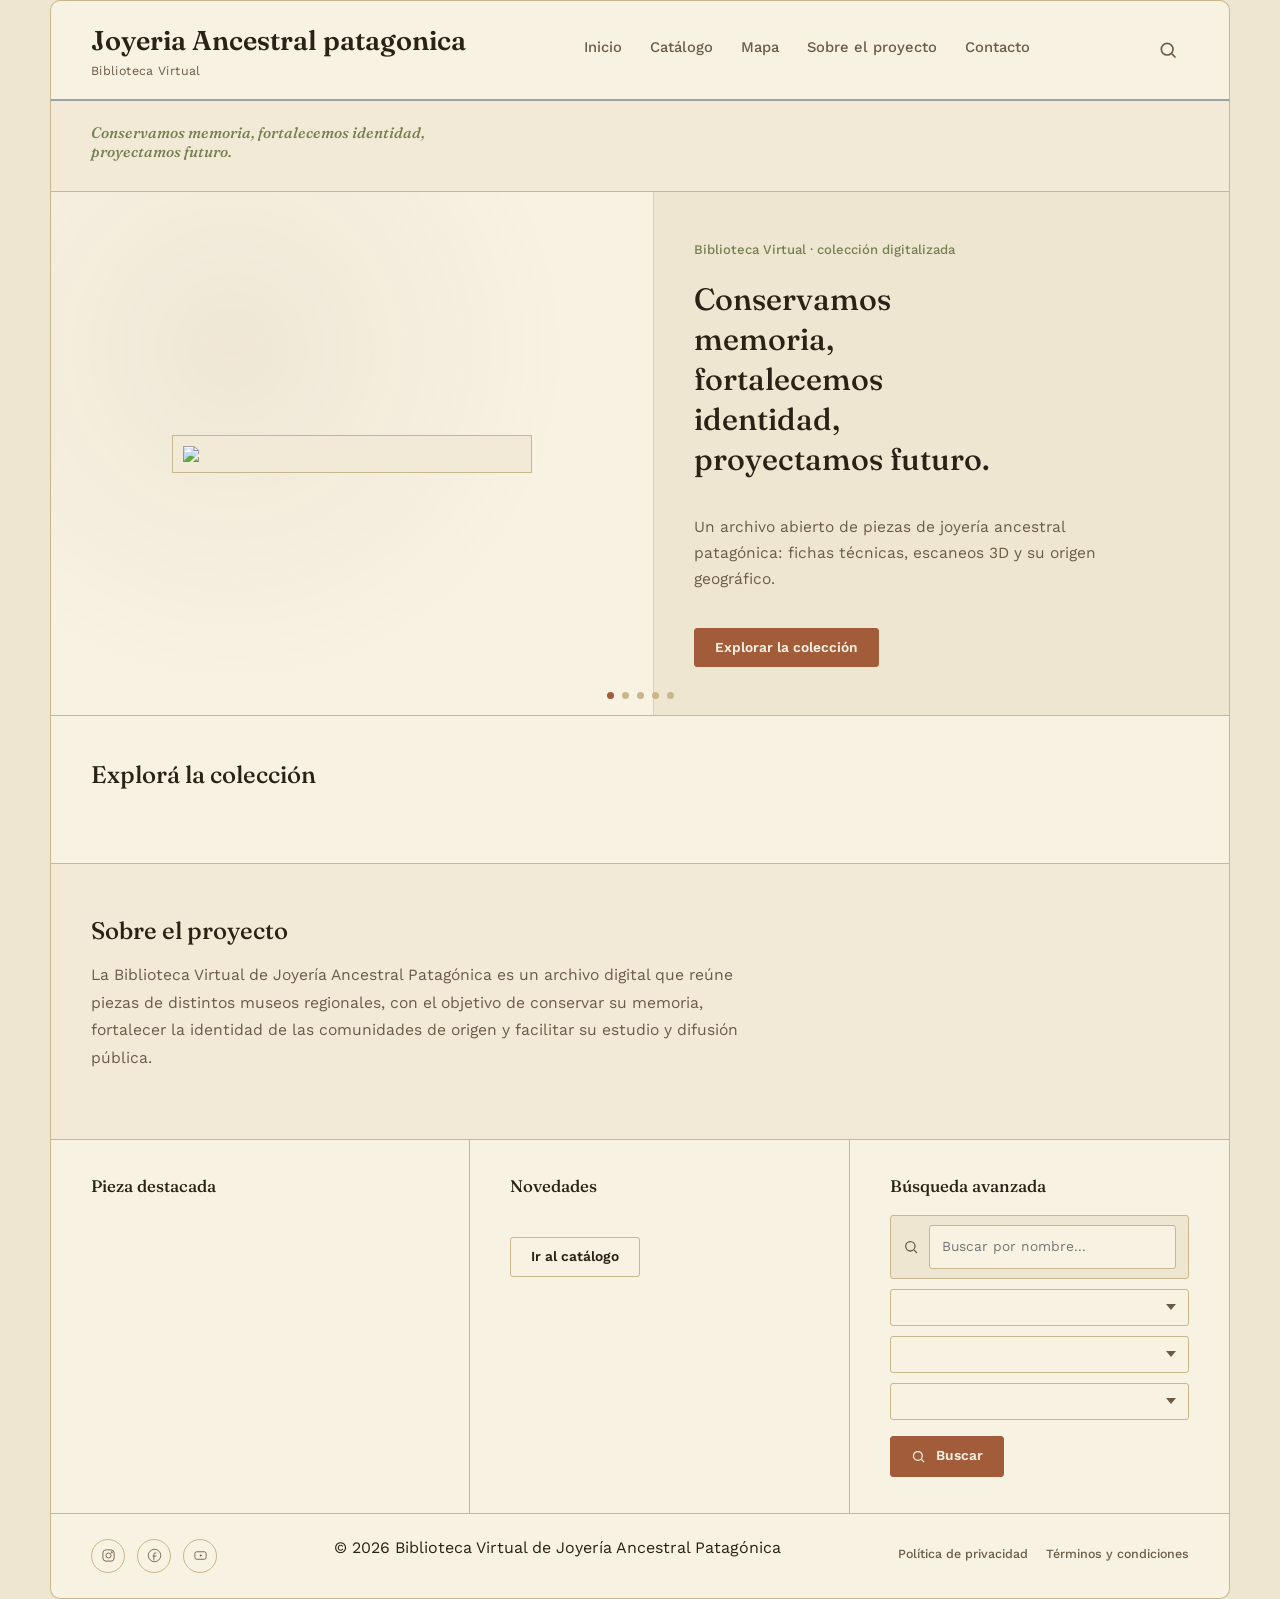
==== commit 5784b435: "alineacion_pagina" ====
--- a/index.html
+++ b/index.html
@@ -15,8 +15,9 @@
 		<div class="sub">Biblioteca Virtual </div>
 		</div>
 		<nav>
-			<a href="index.html">Inicio</a>
-			<a href="catalogo.html">Catálogo</a>
+			<a href="">Inicio</a>
+			<a href="">Catálogo</a>
+			<a href="">Mapa</a>
 			<a href="">Sobre el proyecto</a>
 			<a href="">Contacto</a>
 		</nav>
@@ -32,20 +33,20 @@
   <main id="contenido-principal"></main>
 
     <!-- Sección de presentación -->
-	  <section class="presentación" id="presentación" aria-labelledby="titulo-presentación">
-		  <h1 id="titulo-presentación" class="slogan">Conservamos memoria, fortalecemos identidad, proyectamos futuro.</h1>
-		  <div id="presentación-slides"><!-- Las diapositivas se generan dinámicamente en index.js a partir de piezas-data.js --></div>
+	  <section class="presentacion" id="presentacion" aria-labelledby="titulo-presentacion">
+		  <h1 id="titulo-presentacion" class="slogan">Conservamos memoria, fortalecemos identidad, proyectamos futuro.</h1>
+		  <div id="presentacion-slides"><!-- Las diapositivas se generan dinámicamente en index.js a partir de piezas-data.js --></div>
 		  <div class="dots" id="heroDots"></div>
     </section>
 	  <section class="presentación" id="inicio">
       <div class="presentación-visual">
-		    <img src="imagenes/pectoral.jpg" alt="Pectoral de plata con incrustaciones de turquesa y coral, perteneciente a la cultura tehuelche."> 
+		    <img src="pectoral.jfif"> 
       </div>
       <div class="presentación-descriptiva">
         <p class="eyebrow">Biblioteca Virtual · colección digitalizada</p>
         <h1>Conservamos memoria, fortalecemos identidad, proyectamos futuro.</h1>
         <p class="desc">Un archivo abierto de piezas de joyería ancestral patagónica: fichas técnicas, escaneos 3D y su origen geográfico.</p>
-        <a href="#colección" class="btn">Explorar la colección</a>
+        <a href="#coleccion" class="btn">Explorar la colección</a>
       </div>
       <div class="puntos">
         <span class="activado"></span><span></span><span></span><span></span><span></span>
@@ -53,11 +54,11 @@
     </section>
     
     <!-- Sección de colección-->
-    <section class="colección" id="colección" aria-labelledby="titulo-colección">
-      <div class="colección-header">
-        <h2 id="titulo-colección">Explorá la colección</h2>
+    <section class="colección" id="coleccion" aria-labelledby="titulo-coleccion">
+      <div class="coleccion-header">
+        <h2 id="titulo-coleccion">Explorá la colección</h2>
       </div>
-      <ul class="colección-joyas" id="colección-joyas">
+      <ul class="coleccion-joyas" id="coleccion-joyas">
         <!-- Categorías generadas dinámicamente en index.js -->
       </ul>
 
@@ -74,7 +75,7 @@
     </section> 
 
     <!-- Sección de Contenido destacado-->
-    <section class="contenido-destacado" id="contenido-destacado" aria-label="Contenido destacado">
+    <section class="contenido-destacado" id="contenido-destacado "aria-label="Contenido destacado">
       <div>
         <h3>Pieza destacada</h3>
         <div id="contenido-destacado"><!-- generado por index.js --></div>
@@ -121,7 +122,7 @@
           <svg viewBox="0 0 24 24" aria-hidden="true" fill="none" stroke="currentColor" stroke-width="1.4"><rect x="3" y="6" width="18" height="12" rx="3"></rect><path d="M11 10l4 2-4 2z" fill="currentColor" stroke="none"></path></svg>
         </a>
       </div>
-      <p class="licencia">© 2026 Biblioteca Virtual de Joyería Ancestral Patagónica</p>
+      <p class="copy">© 2026 Biblioteca Virtual de Joyería Ancestral Patagónica</p>
       <nav aria-label="Legal" class="legal">
         <a href="#">Política de privacidad</a>
         <a href="#">Términos y condiciones</a>
@@ -129,4 +130,4 @@
     </footer>
   </div>
 </body>
-</html>
+</html>
--- a/estilos.css
+++ b/estilos.css
@@ -1,219 +1,663 @@
-/* Body */
- body {
-            font-family: Arial, sans-serif;
-            margin: 0;
-            background-color: #f4f7fb;
-            color: #333;
-        }
-/* Header */
-  header {
-            display: flex;
-            align-items: center;
-            justify-content: space-between;
-            background-color: #C0C0C0;
-            color: white;
-            padding: 20px 40px;
-            border-bottom: 4px solid #666666;
-            width: 90%;
-            margin: 20px auto 0 auto;
-            border-radius: 10px 10px 0 0;
-        }
-  nav		{ 
-			display:flex; align-items:center; gap: 28px; 
-			}
-  nav a 	{
-		 color: white;
-		  text-decoration: none;
-		}
-  :root{
-    --bg: #f1ead9;
-    --panel: #faf6ec;
-    --ink: #2c2418;
-    --ink-soft: #5c5041;
-    --line: #cabfa2;
-    --line-soft: #ddd4bb;
-    --bronze: #8a6a3c;
-    --bronze-dark: #6d5330;
-    --sage: #6f7a5e;
-    --clay: #a15c3f;
+/* =========================================================
+   Biblioteca Virtual de Joyería Ancestral Patagónica
+   Sistema visual: papel de ficha + cuero curtido + plata
+   ========================================================= */
+
+@import url('https://fonts.googleapis.com/css2?family=Fraunces:opsz,wght@9..144,400;9..144,500;9..144,600;9..144,700&family=Work+Sans:wght@400;500;600&display=swap');
+
+:root{
+  /* Paleta */
+  --bg: #efe6d2;          /* cuero / hide curtido */
+  --panel: #f8f2e3;       /* papel de ficha técnica */
+  --panel-alt: #f2e9d6;
+  --ink: #2b2216;         /* tinta */
+  --ink-soft: #6b5c46;
+  --line: #c8b78d;
+  --line-soft: #ddd0ac;
+
+  --clay: #a35c3a;        /* arcilla patagónica — acento cálido, CTA */
+  --clay-dark: #83452a;
+  --sage: #74804f;        /* estepa — metadatos secundarios */
+  --plata: #9aa3a6;       /* plata oxidada — platería */
+  --plata-dark: #5f6668;
+
+  /* compatibilidad con nombres previos */
+  --bronze: var(--clay);
+  --bronze-dark: var(--clay-dark);
+
+  --radius: 3px;
+  --sombra: 0 10px 26px -18px rgba(43,34,22,.45);
+}
+
+/* ---------------------------------------------------------
+   Base
+   --------------------------------------------------------- */
+*, *::before, *::after{ box-sizing: border-box; }
+
+body {
+  font-family: "Work Sans", Arial, sans-serif;
+  margin: 0;
+  background-color: var(--bg);
+  color: var(--ink);
+  line-height: 1.55;
+}
+
+img{ max-width: 100%; display: block; }
+
+h1, h2, h3, h4{
+  font-family: 'Fraunces', serif;
+  color: var(--ink);
+  margin: 0 0 .5em;
+  font-weight: 500;
+  line-height: 1.28;
+}
+
+p{ margin: 0 0 1em; }
+
+a{ color: inherit; }
+
+::selection{ background: var(--clay); color: var(--panel); }
+
+:focus-visible{
+  outline: 2px solid var(--clay-dark);
+  outline-offset: 3px;
+}
+
+/* Botones */
+.btn, a.btn, button.btn{
+  display: inline-flex;
+  align-items: center;
+  gap: 10px;
+  width: fit-content;
+  font: 600 .86rem/1 "Work Sans", sans-serif;
+  color: var(--panel);
+  background: var(--clay);
+  border: 1px solid var(--clay);
+  padding: 12px 20px;
+  border-radius: var(--radius);
+  text-decoration: none;
+  cursor: pointer;
+  transition: background-color .15s ease, color .15s ease, border-color .15s ease;
+}
+.btn:hover, .btn:focus-visible{
+  background: var(--clay-dark);
+  border-color: var(--clay-dark);
+}
+.btn.ghost{
+  background: transparent;
+  color: var(--ink);
+  border-color: var(--line);
+}
+.btn.ghost:hover, .btn.ghost:focus-visible{
+  background: transparent;
+  color: var(--clay-dark);
+  border-color: var(--clay-dark);
+}
+
+
+.vitrina, .presentación-visual, .colección-joyas > li, .catalogo-cuadro > li{
+  position: relative;
+}
+.vitrina::before, .vitrina::after,
+.colección-joyas > li::before, .catalogo-cuadro > li::before{
+  content: "";
+  position: absolute;
+  width: 12px;
+  height: 12px;
+  border-top: 1.5px solid var(--plata-dark);
+  border-left: 1.5px solid var(--plata-dark);
+  top: 8px; left: 8px;
+  opacity: 0;
+  transition: opacity .18s ease;
+  pointer-events: none;
+}
+.colección-joyas > li:hover::before, .colección-joyas > li:focus-within::before,
+.catalogo-cuadro > li:hover::before, .catalogo-cuadro > li:focus-within::before{
+  opacity: 1;
+}
+
+/* ---------------------------------------------------------
+   Header
+   --------------------------------------------------------- */
+header {
+  display: flex;
+  align-items: center;
+  justify-content: space-between;
+  gap: 24px;
+  background-color: var(--panel);
+  color: var(--ink);
+  padding: 18px 40px;
+  border-top: 1px solid var(--line);
+  border-left: 1px solid var(--line);
+  border-right: 1px solid var(--line);
+  border-bottom: 2px solid var(--plata);
+  border-radius: 10px 10px 0 0;
+  width: 100%;
+  max-width: 1180px;
+  box-sizing: border-box;
+  margin: 0 auto;
+}
+nav {
+  display: flex;
+  align-items: center;
+  gap: 28px;
+}
+nav a {
+  color: var(--ink-soft);
+  text-decoration: none;
+  font-size: .92rem;
+  font-weight: 500;
+  padding-bottom: 3px;
+  border-bottom: 1px solid transparent;
+  transition: color .15s ease, border-color .15s ease;
+}
+nav a:hover, nav a:focus-visible{
+  color: var(--clay-dark);
+  border-bottom-color: var(--clay-dark);
+}
+nav[aria-label="Legal"] a{ font-size: .78rem; }
+
+.btn-buscador {
+  width: 42px;
+  height: 42px;
+  border: none;
+  background: transparent;
+  color: var(--ink-soft);
+  cursor: pointer;
+  display: flex;
+  align-items: center;
+  justify-content: center;
+  padding: 8px;
+  border-radius: 50%;
+  transition: background-color .15s ease, color .15s ease;
+}
+.btn-buscador svg{ width:20px; height:20px; }
+.btn-buscador:hover, .btn-buscador:focus-visible {
+  background-color: var(--panel-alt);
+  color: var(--clay-dark);
+}
+
+.titulo{
+  font-family: 'Fraunces', serif;
+  font-size: 1.7rem;
+  font-weight: 600;
+  color: var(--ink);
+}
+.sub {
+  font-size: .78rem;
+  letter-spacing: .03em;
+  color: var(--ink-soft);
+}
+
+/* ---------------------------------------------------------
+   Sección de presentación (franja de slogan + carrusel)
+   --------------------------------------------------------- */
+#presentacion.presentacion{
+  display: block;
+  max-width: 1180px;
+  margin: 0 auto;
+  border-left: 1px solid var(--line);
+  border-right: 1px solid var(--line);
+  border-bottom: 1px solid var(--line);
+  position: relative;
+  background: var(--panel-alt);
+}
+.slogan{
+  font-size: .95rem;
+  font-family: 'Fraunces', serif;
+  font-style: italic;
+  font-weight: 500;
+  color: var(--sage);
+  padding: 22px 40px;
+  max-width: 46ch;
+}
+#presentacion-slides{ position: relative; }
+
+.presentación-slides{
+  display: none;
+  grid-template-columns: 1.05fr 1fr;
+}
+.presentación-slides.activado{ display: grid; }
+
+#presentación-puntos{
+  position: absolute;
+  bottom: 14px;
+  left: 0; right: 0;
+  display: flex;
+  justify-content: center;
+  gap: 8px;
+}
+#presentación-puntos span, .puntos span{
+  width:7px; height:7px; border-radius:50%;
+  background: var(--line);
+}
+#presentación-puntos span.active, #presentación-puntos span.activado,
+.puntos span.active, .puntos span.activado{ background: var(--clay); }
+
+
+#inicio.presentación{
+  display: grid;
+  grid-template-columns: 1.05fr 1fr;
+  gap: 0;
+  max-width: 1180px;
+  margin: 0 auto;
+  border-left: 1px solid var(--line);
+  border-right: 1px solid var(--line);
+  border-bottom: 1px solid var(--line);
+  position: relative;
+}
+.presentación-visual{
+  padding: 48px 40px;
+  display:flex;
+  align-items:center;
+  justify-content:center;
+  border-right: 1px solid var(--line-soft);
+  background:
+    radial-gradient(circle at 30% 30%, rgba(138,106,60,0.08), transparent 60%),
+    var(--panel);
+}
+.presentación-visual img, .presentación-visual svg{
+  width: min(360px, 100%);
+  height:auto;
+  border: 1px solid var(--line);
+  padding: 10px;
+  background: var(--panel-alt);
+}
+.presentación-descriptiva{
+  padding: 48px 40px;
+  display:flex;
+  flex-direction:column;
+  justify-content:center;
+  gap: 20px;
+}
+.presentación-descriptiva p.eyebrow{
+  margin:0;
+  font-size:.82rem;
+  color: var(--sage);
+  font-weight: 500;
+}
+.presentación-descriptiva h1{
+  font-size: clamp(1.6rem, 2.4vw, 2.2rem);
+  line-height: 1.3;
+  font-weight: 500;
+  max-width: 16ch;
+}
+.presentación-descriptiva p.desc{
+  color: var(--ink-soft);
+  max-width: 42ch;
+  line-height:1.65;
+  font-size:.97rem;
+}
+.puntos{
+  position:absolute;
+  bottom:16px;
+  left:0; right:0;
+  display:flex;
+  justify-content:center;
+  gap:8px;
+}
+
+/* ---------------------------------------------------------
+   Sección de colección
+   --------------------------------------------------------- */
+.colección{
+  padding: 44px 40px 56px;
+  border-bottom: 1px solid var(--line);
+}
+.colección-header{
+  display:flex;
+  align-items:baseline;
+  justify-content:space-between;
+  margin-bottom: 28px;
+  gap: 12px;
+  flex-wrap: wrap;
+}
+.colección-header h2{ font-size: 1.5rem; }
+.colección-header .hint{ font-size:.85rem; color: var(--ink-soft); }
+.colección-text{
+  color: var(--ink-soft);
+  line-height:1.7;
+  max-width: 68ch;
+  margin: 14px 0 0;
+}
+
+.colección-joyas{
+  list-style:none;
+  margin:0;
+  padding:0;
+  display:grid;
+  grid-template-columns: repeat(5, 1fr);
+  gap: 18px;
+}
+.colección-joyas > li{
+  background: var(--panel);
+  border: 1px solid var(--line);
+  border-radius: var(--radius);
+  overflow: hidden;
+  transition: box-shadow .18s ease, border-color .18s ease;
+}
+.colección-joyas > li:hover, .colección-joyas > li:focus-within{
+  box-shadow: var(--sombra);
+  border-color: var(--plata-dark);
+}
+.colección-joyas img{ width:100%; aspect-ratio: 4/3; object-fit: cover; }
+.colección-joyas h3, .colección-joyas h4{
+  font-size: .96rem;
+  margin: 14px 14px 4px;
+}
+.colección-joyas p{
+  font-size: .82rem;
+  color: var(--ink-soft);
+  margin: 0 14px 14px;
+}
+.colección-joyas a{ text-decoration: none; display: block; }
+
+/* ---------------------------------------------------------
+   Sección de sobre el proyecto
+   --------------------------------------------------------- */
+.sobre-proyecto{
+  max-width: 1180px;
+  margin: 0 auto;
+  padding: 52px 40px;
+  border-left: 1px solid var(--line);
+  border-right: 1px solid var(--line);
+  background: var(--panel-alt);
+  border-bottom: 1px solid var(--line);
+}
+.sobre-proyecto h2{ font-size: 1.5rem; margin-bottom: .6em; }
+.section-text{
+  color: var(--ink-soft);
+  line-height:1.75;
+  max-width: 68ch;
+  font-size: .98rem;
+}
+
+/* ---------------------------------------------------------
+   Sección de contenido destacado
+   --------------------------------------------------------- */
+.contenido-destacado{
+  display:grid;
+  grid-template-columns: 1.1fr 1fr 1fr;
+  border-bottom: 1px solid var(--line);
+}
+.contenido-destacado > div{ padding: 36px 40px; }
+.contenido-destacado > div + div{ border-left: 1px solid var(--line); }
+.contenido-destacado h3{
+  font-size: 1.05rem;
+  margin-bottom:18px;
+}
+#contenido-destacado img{
+  width: 100%;
+  aspect-ratio: 4/3;
+  object-fit: cover;
+  border: 1px solid var(--line);
+  padding: 8px;
+  background: var(--bg);
+  margin-bottom: 12px;
+}
+#contenido-destacado p{ color: var(--ink-soft); font-size: .9rem; }
+
+.listas-nuevas{
+  list-style:none;
+  margin:0 0 22px;
+  padding:0;
+  display:flex;
+  flex-direction:column;
+  gap:12px;
+}
+.listas-nuevas li{
+  font-size:.9rem;
+  color: var(--ink-soft);
+  padding-left: 16px;
+  position:relative;
+}
+.listas-nuevas li::before{
+  content:"";
+  position:absolute;
+  left:0; top:.55em;
+  width:5px; height:5px;
+  background: var(--clay);
+  border-radius:50%;
+}
+.listas-nuevas a{ color: var(--ink-soft); text-decoration: none; }
+.listas-nuevas a:hover, .listas-nuevas a:focus-visible{
+  color: var(--ink);
+  text-decoration: underline;
+}
+
+.formulario-busqueda{
+  display:flex;
+  flex-direction:column;
+  gap:10px;
+}
+.fila-busqueda{
+  display:flex;
+  align-items:center;
+  gap:10px;
+  border:1px solid var(--line);
+  padding:9px 12px;
+  background: var(--bg);
+  border-radius: var(--radius);
+}
+.fila-busqueda svg{
+  width:16px; height:16px;
+  flex-shrink:0;
+  color: var(--ink-soft);
+}
+.fila-busqueda input{
+  border:none;
+  background:none;
+  font: inherit;
+  color: var(--ink);
+  width:100%;
+}
+.fila-busqueda input:focus{ outline:none; }
+
+main#contenido-principal{
+  max-width: 1180px;
+  margin: 0 auto;
+  padding: 24px 40px;
+  box-sizing: border-box;
+  border-left: 1px solid var(--line);
+  border-right: 1px solid var(--line);
+}
+main#contenido-principal:empty{
+  padding: 0;
+  border: none;
+}
+
+.filtros{
+  flex-direction: row;
+  flex-wrap: wrap;
+  align-items:center;
+  gap: 10px;
+  margin-bottom: 30px;
+}
+.filtros input[type="text"]{ flex: 1 1 200px; }
+.filtros select{ flex: 1 1 160px; width:auto; }
+.filtros .btn{ margin-top:0; }
+
+.catalogo-herramientas{
+  display:flex;
+  align-items:center;
+  justify-content:space-between;
+  gap:12px;
+  flex-wrap:wrap;
+  margin-bottom: 22px;
+}
+.catalogo-herramientas h1{ font-size:1.5rem; }
+
+.catalogo-vacío{
+  display:none;
+  color: var(--ink-soft);
+  font-size:.9rem;
+  padding: 10px 0 0;
+}
+
+.catalogo-cuadro{
+  list-style:none;
+  margin:0;
+  padding:0;
+  display:grid;
+  grid-template-columns: repeat(4, 1fr);
+  gap: 18px;
+}
+.catalogo-cuadro > li{
+  background: var(--panel);
+  border: 1px solid var(--line);
+  border-radius: var(--radius);
+  overflow: hidden;
+  transition: box-shadow .18s ease, border-color .18s ease;
+}
+.catalogo-cuadro > li:hover, .catalogo-cuadro > li:focus-within{
+  box-shadow: var(--sombra);
+  border-color: var(--plata-dark);
+}
+.catalogo-cuadro img{ width:100%; aspect-ratio: 4/3; object-fit: cover; }
+.catalogo-cuadro h3, .catalogo-cuadro h4{ font-size: .96rem; margin: 14px 14px 4px; }
+.catalogo-cuadro p{ font-size: .82rem; color: var(--ink-soft); margin: 0 14px 14px; }
+.catalogo-cuadro a{ text-decoration: none; display: block; }
+
+input[type="text"]{
+  border:1px solid var(--line);
+  background: var(--panel);
+  color: var(--ink);
+  padding:10px 12px;
+  font: inherit;
+  font-size:.86rem;
+  border-radius: var(--radius);
+}
+input[type="text"]:focus-visible{ outline-color: var(--clay-dark); }
+
+.btn-limpiar{
+  font-size:.78rem;
+  color: var(--ink-soft);
+  border:1px solid var(--line);
+  background:transparent;
+  padding:7px 14px;
+  border-radius: var(--radius);
+  cursor: pointer;
+}
+.btn-limpiar:hover, .btn-limpiar:focus-visible{
+  border-color: var(--ink);
+  color: var(--ink);
+}
+
+.section, .colección, .contenido-destacado{
+  max-width: 1180px;
+  margin: 0 auto;
+  border-left: 1px solid var(--line);
+  border-right: 1px solid var(--line);
+  background: var(--panel);
+}
+.section{ padding: 44px 40px 56px; }
+
+select{
+  width:100%;
+  border:1px solid var(--line);
+  background: var(--panel);
+  padding: 10px 12px;
+  font-family:inherit;
+  font-size:.86rem;
+  color: var(--ink);
+  appearance:none;
+  -webkit-appearance:none;
+  border-radius: var(--radius);
+  background-image: url("data:image/svg+xml,%3Csvg xmlns='http://www.w3.org/2000/svg' width='10' height='6'%3E%3Cpath d='M0 0l5 6 5-6z' fill='%236b5c46'/%3E%3C/svg%3E");
+  background-repeat:no-repeat;
+  background-position: right 12px center;
+}
+.formulario-busqueda .btn{
+  margin-top:6px;
+  justify-content:center;
+}
+
+/* ---------------------------------------------------------
+   Footer
+   --------------------------------------------------------- */
+footer{
+  display:flex;
+  align-items:center;
+  justify-content:space-between;
+  padding: 22px 40px;
+  flex-wrap:wrap;
+  gap:16px;
+  max-width: 1180px;
+  margin: 0 auto;
+  border-left: 1px solid var(--line);
+  border-right: 1px solid var(--line);
+  border-bottom: 1px solid var(--line);
+  background: var(--panel);
+  border-radius: 0 0 10px 10px;
+}
+.socials{ display:flex; gap:12px; }
+.socials a{
+  width:34px; height:34px;
+  border:1px solid var(--line);
+  border-radius:50%;
+  display:flex;
+  align-items:center;
+  justify-content:center;
+  color: var(--ink-soft);
+  transition: border-color .15s ease, color .15s ease;
+}
+.socials a:hover, .socials a:focus-visible{
+  border-color: var(--clay-dark);
+  color: var(--clay-dark);
+}
+.socials svg{ width:15px; height:15px; }
+
+footer .licencia{
+  margin: 0;
+  color: var(--ink-soft);
+  font-size: .78rem;
+}
+nav[aria-label="Legal"]{ display:flex; gap:18px; font-size:.78rem; }
+nav[aria-label="Legal"] a{ color: var(--ink-soft); }
+nav[aria-label="Legal"] a:hover, nav[aria-label="Legal"] a:focus-visible{ color: var(--ink); }
+
+/* ---------------------------------------------------------
+   Accesibilidad
+   --------------------------------------------------------- */
+.sr-only{
+  position:absolute; width:1px; height:1px;
+  padding:0; margin:-1px; overflow:hidden;
+  clip: rect(0,0,0,0); white-space:nowrap; border:0;
+}
+
+@media (prefers-reduced-motion: reduce){
+  *{ transition: none !important; animation: none !important; }
+}
+
+/* ---------------------------------------------------------
+   Responsive
+   --------------------------------------------------------- */
+@media (max-width: 980px){
+  header{ padding: 16px 22px; flex-wrap: wrap; }
+  nav{
+    order: 3;
+    width: 100%;
+    gap: 18px;
+    overflow-x: auto;
+    padding-top: 10px;
+    border-top: 1px solid var(--line-soft);
   }
-
-.btn-buscador {
-    width: 42px;
-    height: 42px;
-    border: none;
-    background: transparent;
-    color: white;
-    cursor: pointer;
-
-    display: flex;
-    align-items: center;
-    justify-content: center;
-
-    padding: 8px;
-    border-radius: 50%;
-}
-.btn-buscador svg{ width:20px; height:20px; }
-.btn-buscador:hover {
-    background-color: rgba(255, 255, 255, 0.2);
-}
-.titulo{
-				font-family:'Fraunces', serif;
-				font-size: 2rem;
-				font-weight:600;
-				}
-.sub {
-			    font-size: 0.72rem;
-				letter-spacing: 0.14em;
-				text-transform: uppercase;
-				color: var(--ink-soft)}
-
-
-/* Sección de presentación */
-
-  .presentación{ border-bottom: 1px solid var(--line); position: relative; }
-  .slogan{
-    font-size: .8rem; font-family: "Work Sans", sans-serif; font-weight: 600;
-    letter-spacing: .04em; color: var(--sage); text-transform: uppercase;
-    padding: 14px 44px 0;
+  .presentación-slides{ grid-template-columns: 1fr; }
+  #inicio.presentación{ grid-template-columns: 1fr; }
+  .presentación-visual{
+    border-right:none;
+    border-bottom:1px solid var(--line-soft);
   }
-  #presentacion-slides{ position: relative; }
-  .presentación-slides{ display:none; grid-template-columns: 1.05fr 1fr; }
-  .presentación-slides.activado{ display:grid; }
-  .presentación-visual{
-    padding: 48px 40px;
-    display:flex; align-items:center; justify-content:center;
-    border-right: 1px solid var(--line-soft);
-    background:
-    radial-gradient(circle at 30% 30%, rgba(138,106,60,0.06), transparent 60%),var(--panel);
-  }
-  .presentación-visual svg{ width: min(220px, 100%); height:auto; }
-
-  .presentación{
-    display:grid;
-    grid-template-columns: 1.05fr 1fr;
-    gap: 0;
-    border-bottom: 1px solid var(--line);
-    position: relative;
-  }
-  .presentación-visual{
-    padding: 48px 40px;
-    display:flex; align-items:center; justify-content:center;
-    border-right: 1px solid var(--line-soft);
-    background:
-      radial-gradient(circle at 30% 30%, rgba(138,106,60,0.06), transparent 60%),
-      var(--panel);
-  }
-  .presentación-visual svg{ width: min(340px, 100%); height:auto; }
-  .presentación-descriptiva{
-    padding: 48px 44px;
-    display:flex; flex-direction:column; justify-content:center;
-    gap: 22px;
-  }
-  .presentación-descriptiva p.eyebrow{
-    margin:0; font-size:.78rem; color: var(--sage);
-    letter-spacing:.03em;
-  }
-  .presentación-descriptiva h1{
-    font-size: clamp(1.6rem, 2.4vw, 2.1rem);
-    line-height: 1.35;
-    font-weight: 500;
-    max-width: 15ch;
-  }
-  .presentación-descriptiva p.desc{ color: var(--ink-soft); max-width: 42ch; line-height:1.6; font-size:.95rem; }
-  .puntos{
-    position:absolute; bottom:16px; left:0; right:0;
-    display:flex; justify-content:center; gap:8px;
-  }
-  
-  .puntos span{ width:7px; height:7px; border-radius:50%; background: var(--line); }
-  .puntos span.active{ background: var(--bronze); }
-
-  /* Sección de colección */
-  
-    .colección{ padding: 40px; border-bottom: 1px solid var(--line); }
-    .colección-header{ display:flex; align-items:baseline; justify-content:space-between; margin-bottom: 26px; gap: 12px; flex-wrap: wrap; }
-    .colección-header h2{ font-size: 1.3rem; font-weight:500; }
-    .colección-header .hint{ font-size:.82rem; color: var(--ink-soft); }
-    .colección-text{ color: var(--ink-soft); line-height:1.7; max-width: 68ch; margin: 14px 0 0; }
-
-      /* Lista de joyas */
-      .colección-joyas{
-      list-style:none; margin:0; padding:0;
-        display:grid; grid-template-columns: repeat(5, 1fr); gap: 16px;   
-      }
-
-  /* Sección de sobre el proyecto */
-
-
-  /* Sección de contenido destacado */
-    .contenido-destacado{ display:grid; grid-template-columns: 1.1fr 1fr 1fr; border-bottom: 1px solid var(--line); }
-    .contenido-destacado > div{ padding: 36px; }
-    .contenido-destacado > div + div{ border-left: 1px solid var(--line); }
-    .contenido-destacado h3{ font-size: 1.02rem; font-weight:500; margin-bottom:18px; }
-
-    .listas-nuevas{ list-style:none; margin:0 0 22px; padding:0; display:flex; flex-direction:column; gap:12px; }
-    .listas-nuevas li{ font-size:.9rem; color: var(--ink-soft); padding-left: 16px; position:relative; }
-    .listas-nuevas li::before{ content:""; position:absolute; left:0; top:.55em; width:5px; height:5px; background: var(--clay); border-radius:50%; }
-    .listas-nuevas a{ color: var(--ink-soft); }
-    .listas-nuevas a:hover{ color: var(--ink); text-decoration: underline; }
-
-    .formulario-busqueda{ display:flex; flex-direction:column; gap:10px; }
-    .fila-busqueda{ display:flex; align-items:center; gap:10px; border:1px solid var(--line); padding:9px 12px; background: var(--bg); }
-    .fila-busqueda svg{ width:16px; height:16px; flex-shrink:0; color: var(--ink-soft); }
-    .fila-busqueda input{ border:none; background:none; font: inherit; color: var(--ink); width:100%; }
-    .fila-busqueda input:focus{ outline:none; }
-    input[type="text"]{
-      border:1px solid var(--line); background: var(--bg); color: var(--ink);
-      padding:10px 12px; font: inherit; font-size:.86rem;
-    }
-  .colección, .contenido-destacado{
-    max-width: 1180px;
-    margin: 0 auto;
-    border-left: 1px solid var(--line);
-    border-right: 1px solid var(--line);
-    background: var(--panel);
-  }
-
-  select{
-    width:100%; border:1px solid var(--line); background: var(--bg);
-    padding: 10px 12px; font-family:inherit; font-size:.86rem; color: var(--ink);
-    appearance:none; -webkit-appearance:none;
-    background-image: url("data:image/svg+xml,%3Csvg xmlns='http://www.w3.org/2000/svg' width='10' height='6'%3E%3Cpath d='M0 0l5 6 5-6z' fill='%235c5041'/%3E%3C/svg%3E");
-    background-repeat:no-repeat; background-position: right 12px center;
-  }
-  .formulario-busqueda .btn{ margin-top:6px; justify-content:center; }
-
-  /* Footer */
-    footer{ display:flex; align-items:center; justify-content:space-between; padding: 22px 40px; flex-wrap:wrap; gap:16px; }
-    .socials{ display:flex; gap:12px; }
-    .socials a{ width:34px; height:34px; border:1px solid var(--line); border-radius:50%; display:flex; align-items:center; justify-content:center; color: var(--ink); }
-    .socials svg{ width:15px; height:15px; }
-    /* Texto legal y de copyright del pie de página */
-    footer .licencia{
-      margin: 0;
-      color: var(--ink-soft);
-      font-size: .78rem;
-    }
-    nav[aria-label="Legal"]{ display:flex; gap:18px; font-size:.78rem; }
-    nav[aria-label="Legal"] a{ color: var(--ink-soft); }
-    nav[aria-label="Legal"] a:hover{ color: var(--ink); }
-     
-  /* Accesibilidad  */
-  .sr-only{
-    position:absolute; width:1px; height:1px;
-    padding:0; margin:-1px; overflow:hidden;
-    clip: rect(0,0,0,0); white-space:nowrap; border:0;
-  }    
-  /* Responsive */  
-  @media (max-width: 980px){
-  .presentación-slides{ grid-template-columns: 1fr; }
-  .presentación-visual{ border-right:none; border-bottom:1px solid var(--line-soft); }
   .colección-joyas{ grid-template-columns: repeat(2,1fr); }
-  .contenido-destacado{ display:grid; grid-template-columns: 1.1fr 1fr 1fr; border-bottom: 1px solid var(--line); }
-.contenido-destacado > div{ padding: 36px; }
-.contenido-destacado > div + div{ border-left: 1px solid var(--line); }
-  nav[aria-label="Principal"]{ display:none; }
+  .contenido-destacado{ grid-template-columns: 1fr; }
+  .contenido-destacado > div + div{ border-left:none; border-top: 1px solid var(--line); }
+  .catalogo-cuadro{ grid-template-columns: repeat(2,1fr); }
   footer{ flex-direction:column; align-items:flex-start; }
 }
-  +
+@media (max-width: 560px){
+  .colección-joyas, .catalogo-cuadro{ grid-template-columns: 1fr; }
+  header{ margin: 0; border-radius: 0; width: 100%; }
+  header, #presentacion.presentacion, #inicio.presentación, main#contenido-principal,
+  .section, .colección, .contenido-destacado, footer{ border-left:none; border-right:none; }
+}
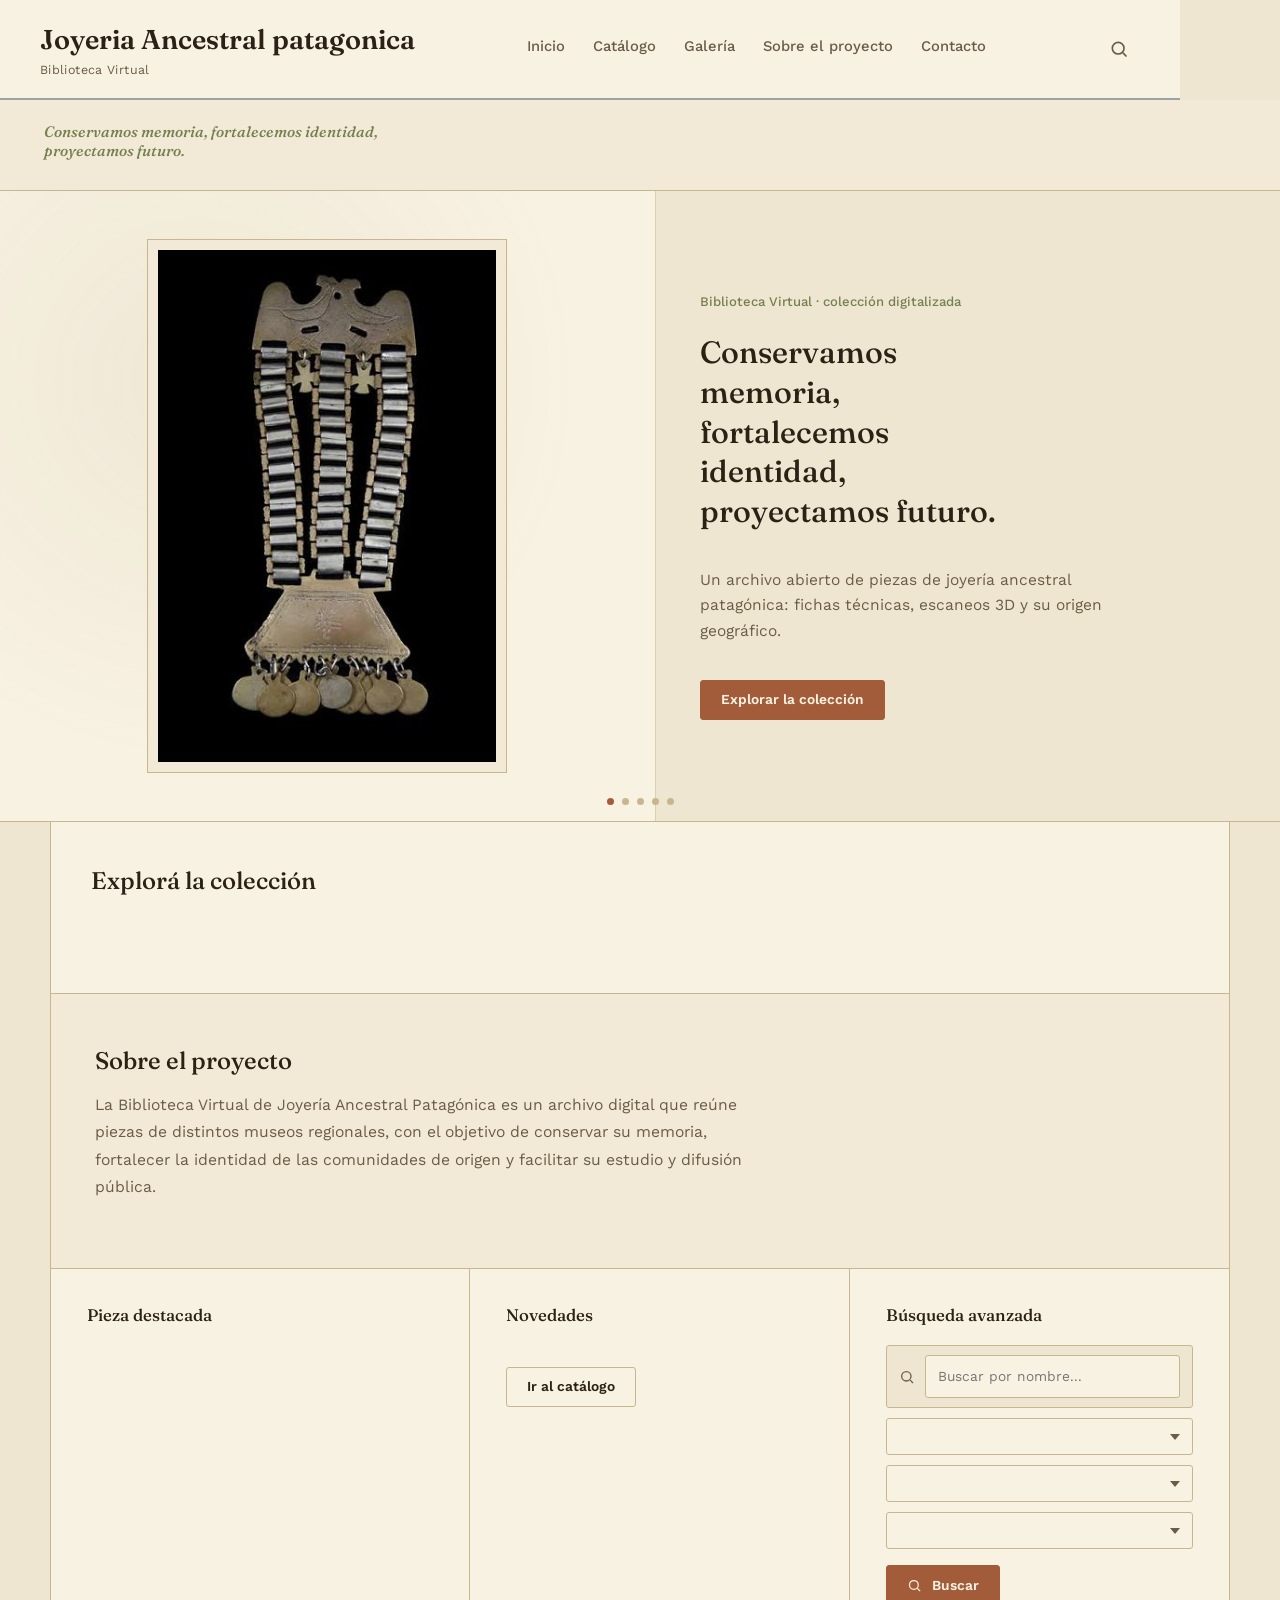
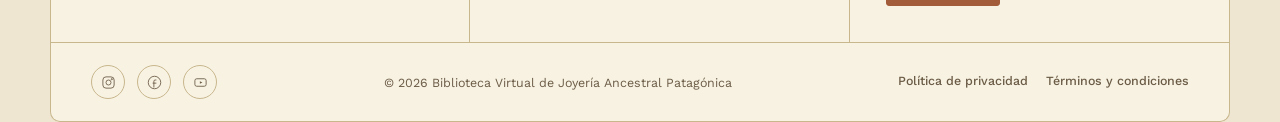
==== commit d090e9dc: "Lista de imagenes" ====
--- a/index.html
+++ b/index.html
@@ -15,9 +15,9 @@
 		<div class="sub">Biblioteca Virtual </div>
 		</div>
 		<nav>
-			<a href="">Inicio</a>
-			<a href="">Catálogo</a>
-			<a href="">Mapa</a>
+			<a href="index.html">Inicio</a>
+			<a href="catalogo.html">Catálogo</a>
+      <a href="galería.html">Galería</a>
 			<a href="">Sobre el proyecto</a>
 			<a href="">Contacto</a>
 		</nav>
@@ -33,20 +33,22 @@
   <main id="contenido-principal"></main>
 
     <!-- Sección de presentación -->
-	  <section class="presentacion" id="presentacion" aria-labelledby="titulo-presentacion">
-		  <h1 id="titulo-presentacion" class="slogan">Conservamos memoria, fortalecemos identidad, proyectamos futuro.</h1>
-		  <div id="presentacion-slides"><!-- Las diapositivas se generan dinámicamente en index.js a partir de piezas-data.js --></div>
+	  <section class="presentación" id="presentación" aria-labelledby="titulo-presentación">
+		  <h1 id="titulo-presentación" class="slogan">Conservamos memoria, fortalecemos identidad, proyectamos futuro.</h1>
+		  <div id="presentación-slides">
+
+      </div>
 		  <div class="dots" id="heroDots"></div>
     </section>
 	  <section class="presentación" id="inicio">
       <div class="presentación-visual">
-		    <img src="pectoral.jfif"> 
+		    <img src="imagenes/pectoral.jpg" alt="Pectoral de plata con incrustaciones de turquesa y coral, perteneciente a la cultura tehuelche."> 
       </div>
       <div class="presentación-descriptiva">
         <p class="eyebrow">Biblioteca Virtual · colección digitalizada</p>
         <h1>Conservamos memoria, fortalecemos identidad, proyectamos futuro.</h1>
         <p class="desc">Un archivo abierto de piezas de joyería ancestral patagónica: fichas técnicas, escaneos 3D y su origen geográfico.</p>
-        <a href="#coleccion" class="btn">Explorar la colección</a>
+        <a href="#colección" class="btn">Explorar la colección</a>
       </div>
       <div class="puntos">
         <span class="activado"></span><span></span><span></span><span></span><span></span>
@@ -54,12 +56,12 @@
     </section>
     
     <!-- Sección de colección-->
-    <section class="colección" id="coleccion" aria-labelledby="titulo-coleccion">
-      <div class="coleccion-header">
-        <h2 id="titulo-coleccion">Explorá la colección</h2>
+    <section class="colección" id="colección" aria-labelledby="titulo-colección">
+      <div class="colección-header">
+        <h2 id="titulo-colección">Explorá la colección</h2>
       </div>
-      <ul class="coleccion-joyas" id="coleccion-joyas">
-        <!-- Categorías generadas dinámicamente en index.js -->
+      <ul class="colección-joyas" id="colección-joyas">
+        
       </ul>
 
     </section>  
@@ -75,14 +77,18 @@
     </section> 
 
     <!-- Sección de Contenido destacado-->
-    <section class="contenido-destacado" id="contenido-destacado "aria-label="Contenido destacado">
+    <section class="contenido-destacado" id="contenido-destacado" aria-label="Contenido destacado">
       <div>
         <h3>Pieza destacada</h3>
-        <div id="contenido-destacado"><!-- generado por index.js --></div>
+        <div id="contenido-destacado">
+
+        </div>
       </div>
       <div>
         <h3>Novedades</h3>
-        <ul class="listas-nuevas" id="lista-nueva"><!-- generado por index.js --></ul>
+        <ul class="listas-nuevas" id="lista-nueva">
+
+        </ul>
         <a href="catalogo.html" class="btn ghost">Ir al catálogo</a>
       </div>
       <div>
@@ -122,7 +128,7 @@
           <svg viewBox="0 0 24 24" aria-hidden="true" fill="none" stroke="currentColor" stroke-width="1.4"><rect x="3" y="6" width="18" height="12" rx="3"></rect><path d="M11 10l4 2-4 2z" fill="currentColor" stroke="none"></path></svg>
         </a>
       </div>
-      <p class="copy">© 2026 Biblioteca Virtual de Joyería Ancestral Patagónica</p>
+      <p class="licencia">© 2026 Biblioteca Virtual de Joyería Ancestral Patagónica</p>
       <nav aria-label="Legal" class="legal">
         <a href="#">Política de privacidad</a>
         <a href="#">Términos y condiciones</a>
@@ -130,4 +136,4 @@
     </footer>
   </div>
 </body>
-</html>+</html>
--- a/estilos.css
+++ b/estilos.css
@@ -127,15 +127,11 @@
   background-color: var(--panel);
   color: var(--ink);
   padding: 18px 40px;
-  border-top: 1px solid var(--line);
-  border-left: 1px solid var(--line);
-  border-right: 1px solid var(--line);
   border-bottom: 2px solid var(--plata);
-  border-radius: 10px 10px 0 0;
   width: 100%;
   max-width: 1180px;
   box-sizing: border-box;
-  margin: 0 auto;
+  margin: 0;
 }
 nav {
   display: flex;
@@ -192,12 +188,8 @@
 /* ---------------------------------------------------------
    Sección de presentación (franja de slogan + carrusel)
    --------------------------------------------------------- */
-#presentacion.presentacion{
+#presentación.presentación{
   display: block;
-  max-width: 1180px;
-  margin: 0 auto;
-  border-left: 1px solid var(--line);
-  border-right: 1px solid var(--line);
   border-bottom: 1px solid var(--line);
   position: relative;
   background: var(--panel-alt);
@@ -208,10 +200,10 @@
   font-style: italic;
   font-weight: 500;
   color: var(--sage);
-  padding: 22px 40px;
+  padding: 22px 44px;
   max-width: 46ch;
 }
-#presentacion-slides{ position: relative; }
+#presentación-slides{ position: relative; }
 
 .presentación-slides{
   display: none;
@@ -239,10 +231,6 @@
   display: grid;
   grid-template-columns: 1.05fr 1fr;
   gap: 0;
-  max-width: 1180px;
-  margin: 0 auto;
-  border-left: 1px solid var(--line);
-  border-right: 1px solid var(--line);
   border-bottom: 1px solid var(--line);
   position: relative;
 }
@@ -264,7 +252,7 @@
   background: var(--panel-alt);
 }
 .presentación-descriptiva{
-  padding: 48px 40px;
+  padding: 48px 44px;
   display:flex;
   flex-direction:column;
   justify-content:center;
@@ -358,7 +346,7 @@
 .sobre-proyecto{
   max-width: 1180px;
   margin: 0 auto;
-  padding: 52px 40px;
+  padding: 52px 44px;
   border-left: 1px solid var(--line);
   border-right: 1px solid var(--line);
   background: var(--panel-alt);
@@ -380,7 +368,7 @@
   grid-template-columns: 1.1fr 1fr 1fr;
   border-bottom: 1px solid var(--line);
 }
-.contenido-destacado > div{ padding: 36px 40px; }
+.contenido-destacado > div{ padding: 36px; }
 .contenido-destacado > div + div{ border-left: 1px solid var(--line); }
 .contenido-destacado h3{
   font-size: 1.05rem;
@@ -452,19 +440,6 @@
   width:100%;
 }
 .fila-busqueda input:focus{ outline:none; }
-
-main#contenido-principal{
-  max-width: 1180px;
-  margin: 0 auto;
-  padding: 24px 40px;
-  box-sizing: border-box;
-  border-left: 1px solid var(--line);
-  border-right: 1px solid var(--line);
-}
-main#contenido-principal:empty{
-  padding: 0;
-  border: none;
-}
 
 .filtros{
   flex-direction: row;
@@ -590,7 +565,10 @@
   background: var(--panel);
   border-radius: 0 0 10px 10px;
 }
-.socials{ display:flex; gap:12px; }
+.socials{ 
+  display:flex; 
+  gap:12px; 
+}
 .socials a{
   width:34px; height:34px;
   border:1px solid var(--line);
@@ -626,7 +604,9 @@
 }
 
 @media (prefers-reduced-motion: reduce){
-  *{ transition: none !important; animation: none !important; }
+  *{ transition: none !important;
+     animation: none !important; 
+    }
 }
 
 /* ---------------------------------------------------------
@@ -650,14 +630,28 @@
   }
   .colección-joyas{ grid-template-columns: repeat(2,1fr); }
   .contenido-destacado{ grid-template-columns: 1fr; }
-  .contenido-destacado > div + div{ border-left:none; border-top: 1px solid var(--line); }
+  .contenido-destacado > div + div{ 
+    border-left:none; 
+    border-top: 1px solid var(--line); 
+  }
   .catalogo-cuadro{ grid-template-columns: repeat(2,1fr); }
-  footer{ flex-direction:column; align-items:flex-start; }
+  footer{ 
+    flex-direction:column; 
+    align-items:flex-start; 
+  }
 }
 
 @media (max-width: 560px){
   .colección-joyas, .catalogo-cuadro{ grid-template-columns: 1fr; }
-  header{ margin: 0; border-radius: 0; width: 100%; }
-  header, #presentacion.presentacion, #inicio.presentación, main#contenido-principal,
-  .section, .colección, .contenido-destacado, footer{ border-left:none; border-right:none; }
-}
+  header{ 
+    margin: 0;
+    border-radius: 0; 
+    width: 100%; 
+  }
+  .galeria-miniatura{ display:block; }
+  .section, .colección, .contenido-destacado, footer{
+    border-left:none;
+    border-right:none;
+  }
+}
+
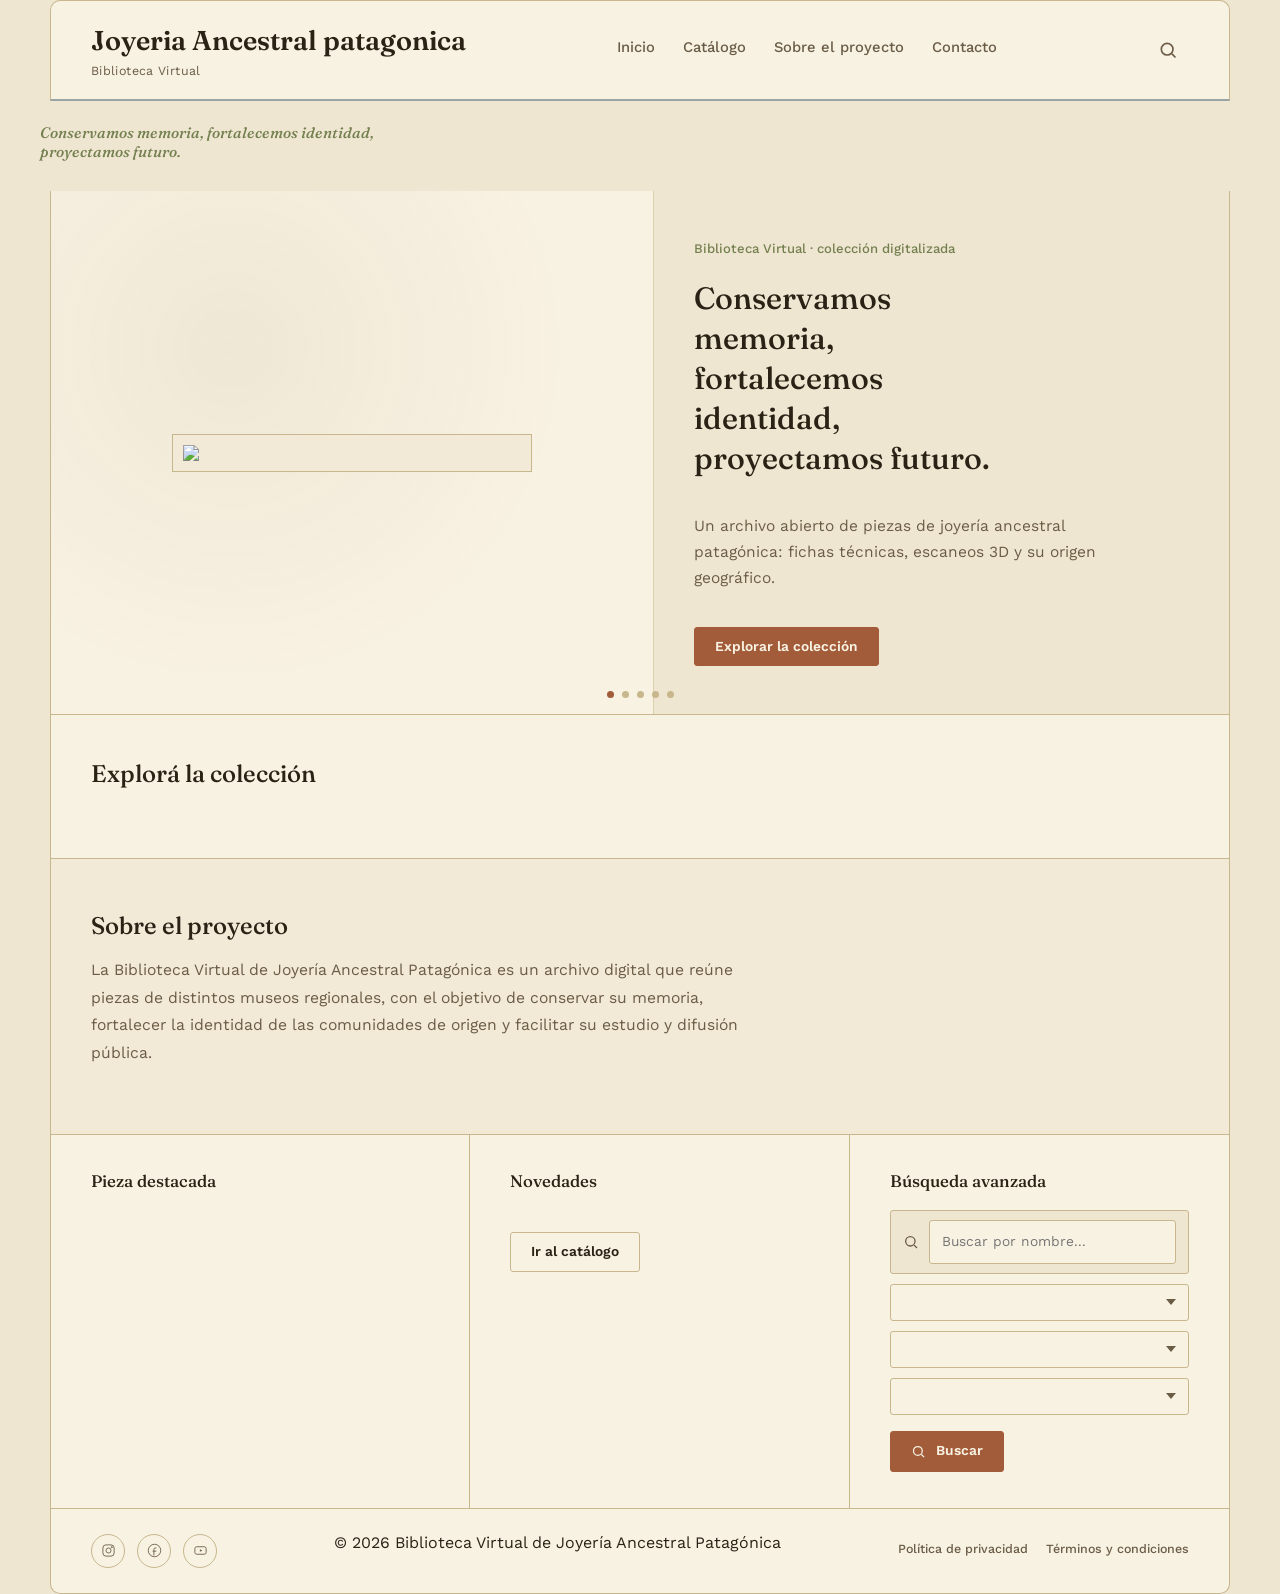
==== commit fb638288: "Merge branch 'main' of https://github.com/AvellanedaAngel/joyas_ancestrales" ====
--- a/index.html
+++ b/index.html
@@ -17,7 +17,6 @@
 		<nav>
 			<a href="index.html">Inicio</a>
 			<a href="catalogo.html">Catálogo</a>
-      <a href="galería.html">Galería</a>
 			<a href="">Sobre el proyecto</a>
 			<a href="">Contacto</a>
 		</nav>
@@ -42,13 +41,13 @@
     </section>
 	  <section class="presentación" id="inicio">
       <div class="presentación-visual">
-		    <img src="imagenes/pectoral.jpg" alt="Pectoral de plata con incrustaciones de turquesa y coral, perteneciente a la cultura tehuelche."> 
+		    <img src="pectoral.jfif"> 
       </div>
       <div class="presentación-descriptiva">
         <p class="eyebrow">Biblioteca Virtual · colección digitalizada</p>
         <h1>Conservamos memoria, fortalecemos identidad, proyectamos futuro.</h1>
         <p class="desc">Un archivo abierto de piezas de joyería ancestral patagónica: fichas técnicas, escaneos 3D y su origen geográfico.</p>
-        <a href="#colección" class="btn">Explorar la colección</a>
+        <a href="#coleccion" class="btn">Explorar la colección</a>
       </div>
       <div class="puntos">
         <span class="activado"></span><span></span><span></span><span></span><span></span>
@@ -56,9 +55,9 @@
     </section>
     
     <!-- Sección de colección-->
-    <section class="colección" id="colección" aria-labelledby="titulo-colección">
-      <div class="colección-header">
-        <h2 id="titulo-colección">Explorá la colección</h2>
+    <section class="colección" id="coleccion" aria-labelledby="titulo-coleccion">
+      <div class="coleccion-header">
+        <h2 id="titulo-coleccion">Explorá la colección</h2>
       </div>
       <ul class="colección-joyas" id="colección-joyas">
         
@@ -77,7 +76,7 @@
     </section> 
 
     <!-- Sección de Contenido destacado-->
-    <section class="contenido-destacado" id="contenido-destacado" aria-label="Contenido destacado">
+    <section class="contenido-destacado" id="contenido-destacado "aria-label="Contenido destacado">
       <div>
         <h3>Pieza destacada</h3>
         <div id="contenido-destacado">
@@ -128,7 +127,7 @@
           <svg viewBox="0 0 24 24" aria-hidden="true" fill="none" stroke="currentColor" stroke-width="1.4"><rect x="3" y="6" width="18" height="12" rx="3"></rect><path d="M11 10l4 2-4 2z" fill="currentColor" stroke="none"></path></svg>
         </a>
       </div>
-      <p class="licencia">© 2026 Biblioteca Virtual de Joyería Ancestral Patagónica</p>
+      <p class="copy">© 2026 Biblioteca Virtual de Joyería Ancestral Patagónica</p>
       <nav aria-label="Legal" class="legal">
         <a href="#">Política de privacidad</a>
         <a href="#">Términos y condiciones</a>
@@ -136,4 +135,4 @@
     </footer>
   </div>
 </body>
-</html>
+</html>
--- a/estilos.css
+++ b/estilos.css
@@ -127,11 +127,15 @@
   background-color: var(--panel);
   color: var(--ink);
   padding: 18px 40px;
+  border-top: 1px solid var(--line);
+  border-left: 1px solid var(--line);
+  border-right: 1px solid var(--line);
   border-bottom: 2px solid var(--plata);
+  border-radius: 10px 10px 0 0;
   width: 100%;
   max-width: 1180px;
   box-sizing: border-box;
-  margin: 0;
+  margin: 0 auto;
 }
 nav {
   display: flex;
@@ -188,8 +192,12 @@
 /* ---------------------------------------------------------
    Sección de presentación (franja de slogan + carrusel)
    --------------------------------------------------------- */
-#presentación.presentación{
+#presentacion.presentacion{
   display: block;
+  max-width: 1180px;
+  margin: 0 auto;
+  border-left: 1px solid var(--line);
+  border-right: 1px solid var(--line);
   border-bottom: 1px solid var(--line);
   position: relative;
   background: var(--panel-alt);
@@ -200,10 +208,10 @@
   font-style: italic;
   font-weight: 500;
   color: var(--sage);
-  padding: 22px 44px;
+  padding: 22px 40px;
   max-width: 46ch;
 }
-#presentación-slides{ position: relative; }
+#presentacion-slides{ position: relative; }
 
 .presentación-slides{
   display: none;
@@ -231,6 +239,10 @@
   display: grid;
   grid-template-columns: 1.05fr 1fr;
   gap: 0;
+  max-width: 1180px;
+  margin: 0 auto;
+  border-left: 1px solid var(--line);
+  border-right: 1px solid var(--line);
   border-bottom: 1px solid var(--line);
   position: relative;
 }
@@ -252,7 +264,7 @@
   background: var(--panel-alt);
 }
 .presentación-descriptiva{
-  padding: 48px 44px;
+  padding: 48px 40px;
   display:flex;
   flex-direction:column;
   justify-content:center;
@@ -346,7 +358,7 @@
 .sobre-proyecto{
   max-width: 1180px;
   margin: 0 auto;
-  padding: 52px 44px;
+  padding: 52px 40px;
   border-left: 1px solid var(--line);
   border-right: 1px solid var(--line);
   background: var(--panel-alt);
@@ -368,7 +380,7 @@
   grid-template-columns: 1.1fr 1fr 1fr;
   border-bottom: 1px solid var(--line);
 }
-.contenido-destacado > div{ padding: 36px; }
+.contenido-destacado > div{ padding: 36px 40px; }
 .contenido-destacado > div + div{ border-left: 1px solid var(--line); }
 .contenido-destacado h3{
   font-size: 1.05rem;
@@ -440,6 +452,19 @@
   width:100%;
 }
 .fila-busqueda input:focus{ outline:none; }
+
+main#contenido-principal{
+  max-width: 1180px;
+  margin: 0 auto;
+  padding: 24px 40px;
+  box-sizing: border-box;
+  border-left: 1px solid var(--line);
+  border-right: 1px solid var(--line);
+}
+main#contenido-principal:empty{
+  padding: 0;
+  border: none;
+}
 
 .filtros{
   flex-direction: row;
@@ -643,6 +668,7 @@
 
 @media (max-width: 560px){
   .colección-joyas, .catalogo-cuadro{ grid-template-columns: 1fr; }
+<<<<<<< HEAD
   header{ 
     margin: 0;
     border-radius: 0; 
@@ -653,5 +679,10 @@
     border-left:none;
     border-right:none;
   }
-}
-
+=======
+  header{ margin: 0; border-radius: 0; width: 100%; }
+  header, #presentacion.presentacion, #inicio.presentación, main#contenido-principal,
+  .section, .colección, .contenido-destacado, footer{ border-left:none; border-right:none; }
+>>>>>>> 5784b435718f196c60dec77a556fcbe459c4ab58
+}
+
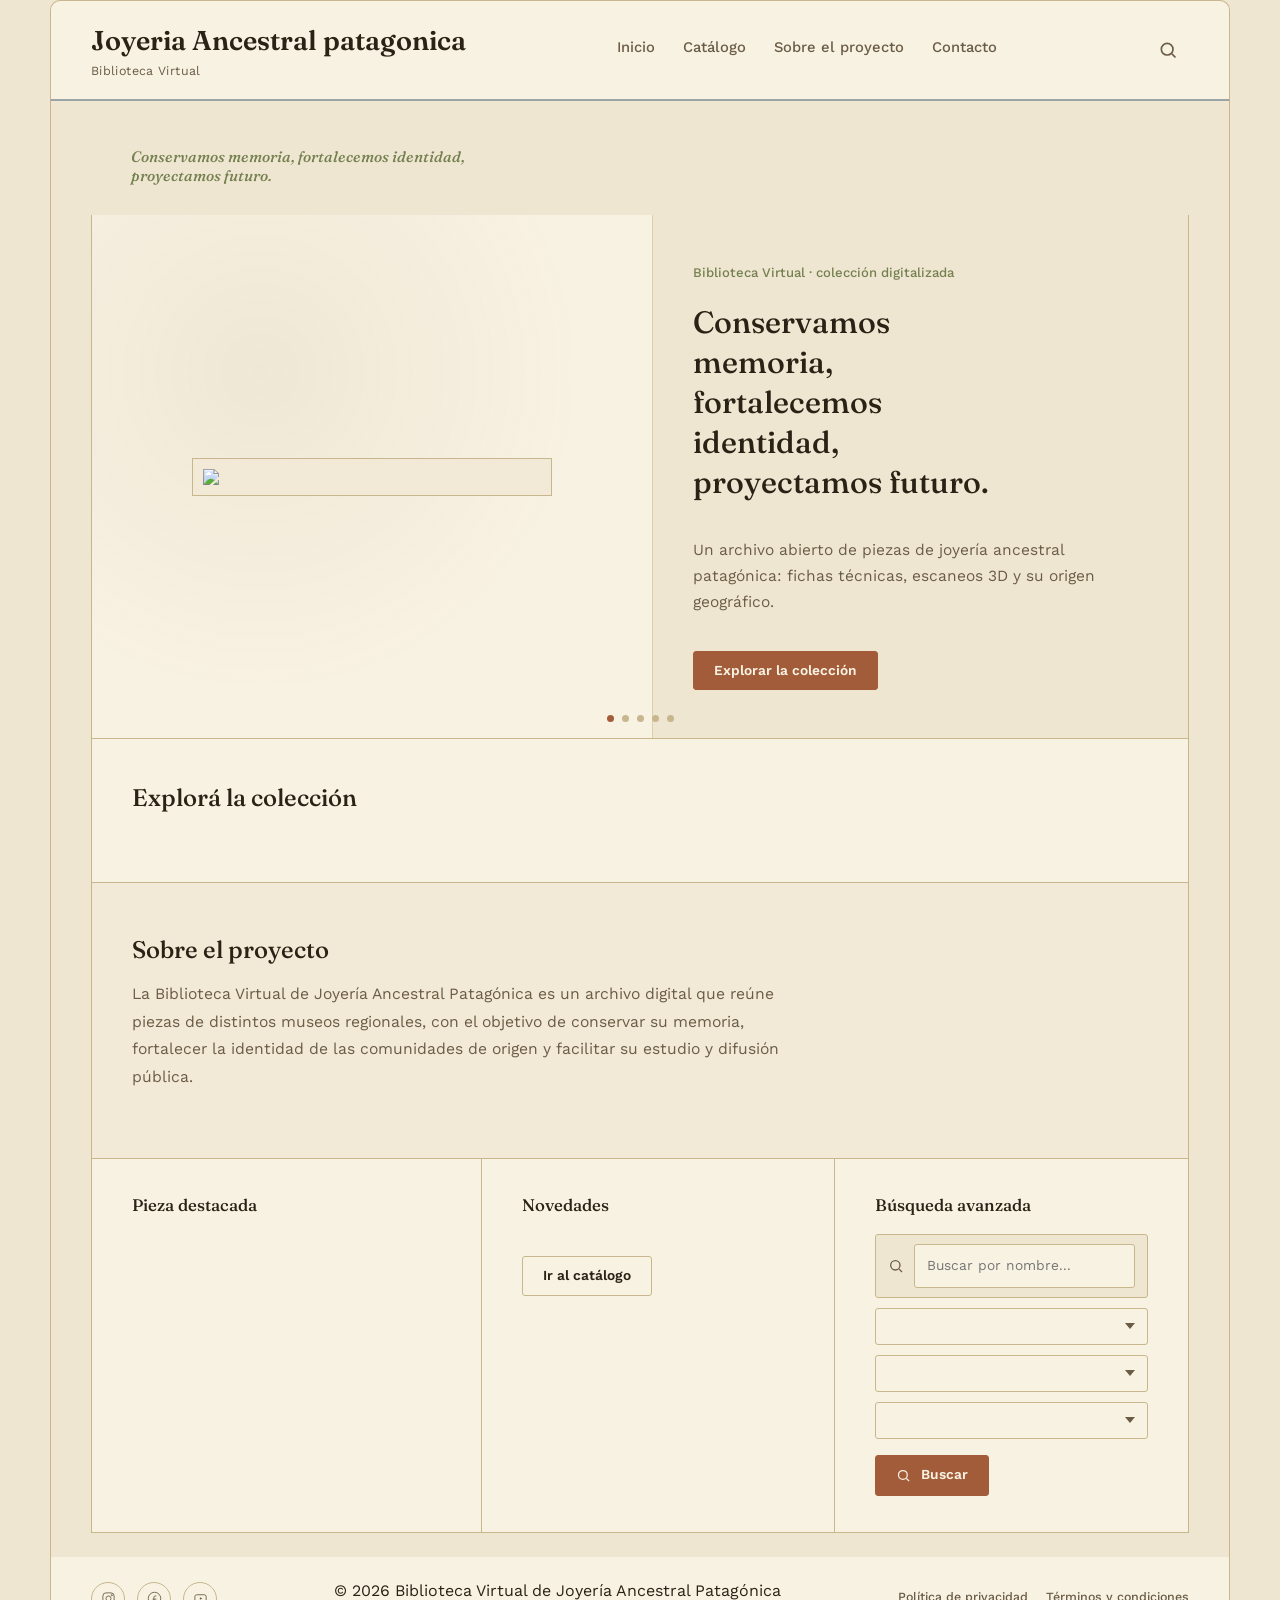
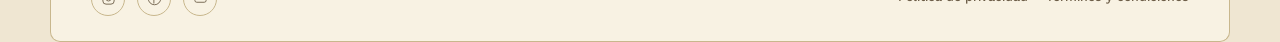
==== commit 26144f61: "nav" ====
--- a/index.html
+++ b/index.html
@@ -17,8 +17,8 @@
 		<nav>
 			<a href="index.html">Inicio</a>
 			<a href="catalogo.html">Catálogo</a>
-			<a href="">Sobre el proyecto</a>
-			<a href="">Contacto</a>
+			<a href="#sobre-proyecto">Sobre el proyecto</a> 
+			<a href="#contacto">Contacto</a>
 		</nav>
 		<button class="btn-buscador" atria-label="Buscar">
 			 <svg viewBox="0 0 24 24" fill="none" stroke="currentColor" stroke-width="2">
@@ -29,7 +29,7 @@
 		
    
     </header>
-  <main id="contenido-principal"></main>
+  <main id="contenido-principal">
 
     <!-- Sección de presentación -->
 	  <section class="presentación" id="presentación" aria-labelledby="titulo-presentación">
@@ -41,7 +41,7 @@
     </section>
 	  <section class="presentación" id="inicio">
       <div class="presentación-visual">
-		    <img src="pectoral.jfif"> 
+		    <img src="pectoral.jpg"> 
       </div>
       <div class="presentación-descriptiva">
         <p class="eyebrow">Biblioteca Virtual · colección digitalizada</p>
@@ -111,8 +111,8 @@
         </form>
       </div>
     </section>  
-
-  </main>
+   </main>
+  
 
   <div id="pie-de-página">
     <footer id="contacto">
@@ -134,5 +134,6 @@
       </nav>
     </footer>
   </div>
+
 </body>
 </html>
--- a/estilos.css
+++ b/estilos.css
@@ -1,6 +1,5 @@
 /* =========================================================
    Biblioteca Virtual de Joyería Ancestral Patagónica
-   Sistema visual: papel de ficha + cuero curtido + plata
    ========================================================= */
 
 @import url('https://fonts.googleapis.com/css2?family=Fraunces:opsz,wght@9..144,400;9..144,500;9..144,600;9..144,700&family=Work+Sans:wght@400;500;600&display=swap');
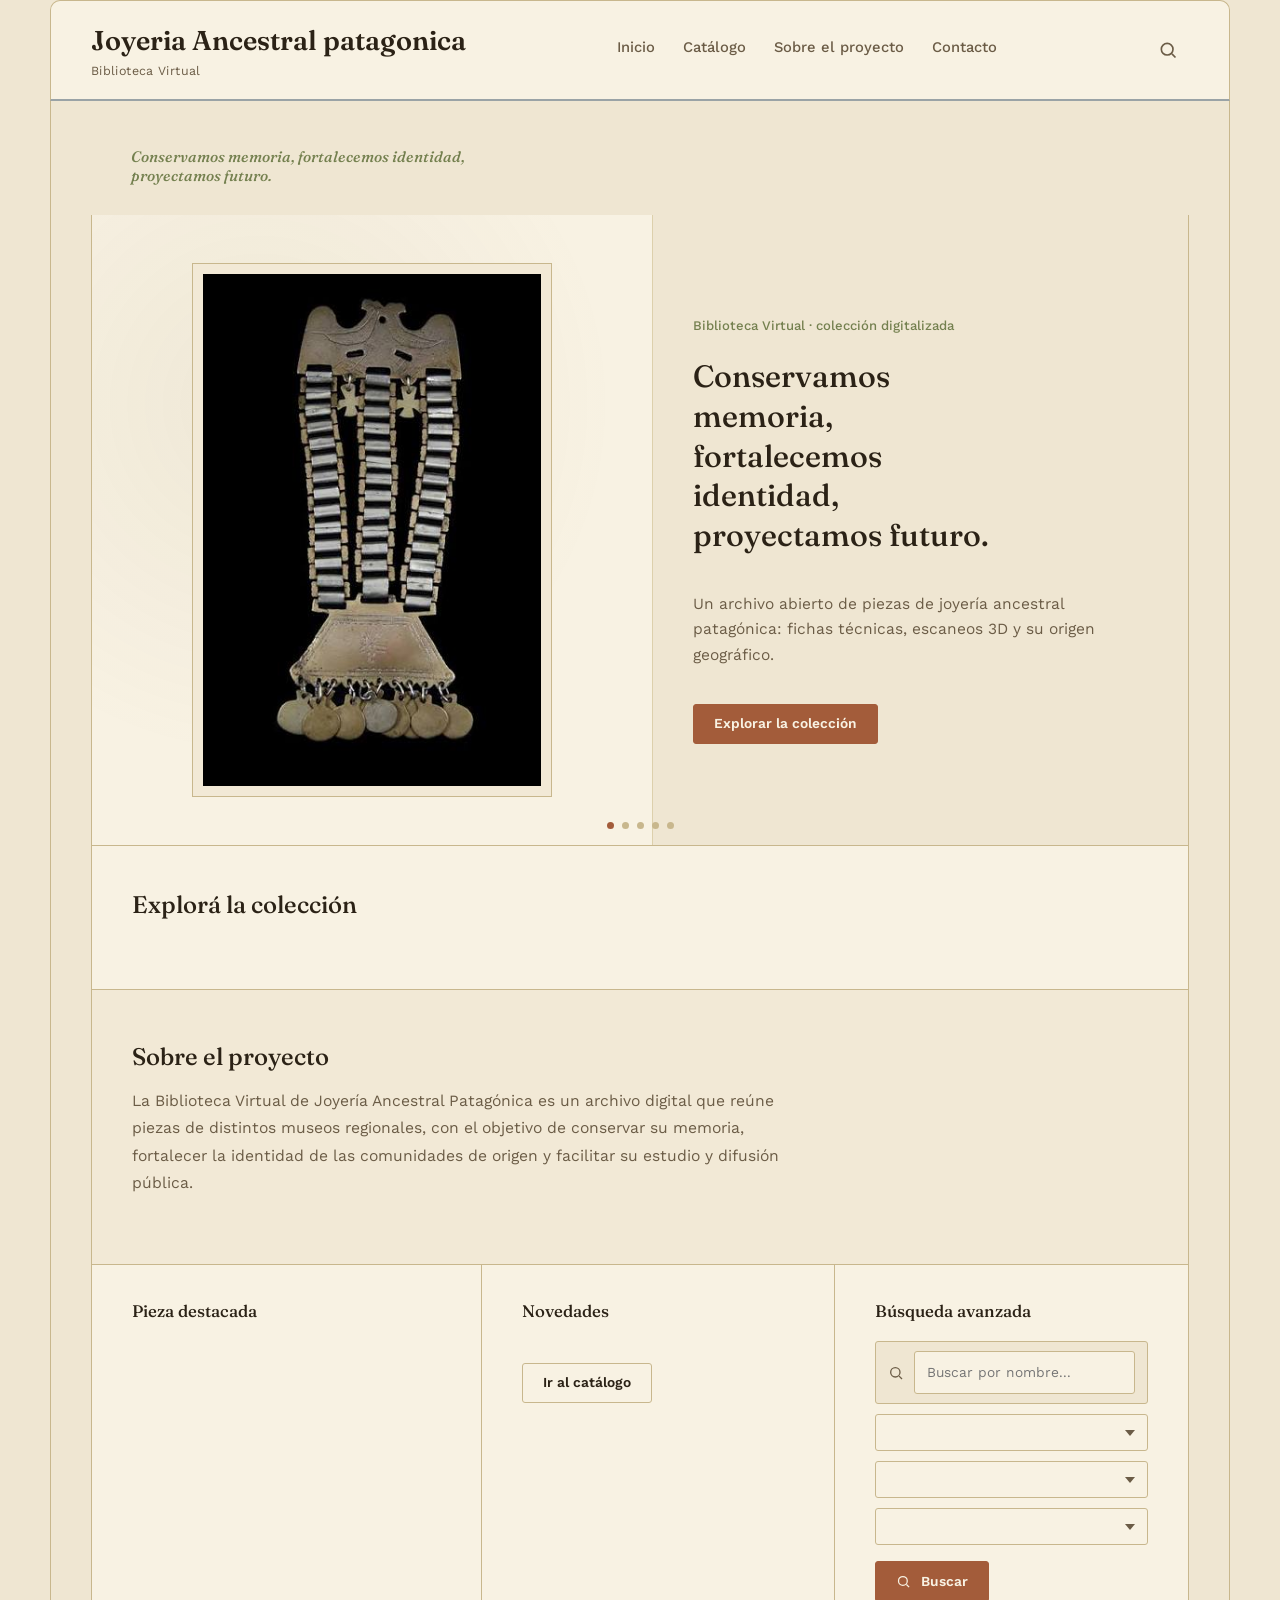
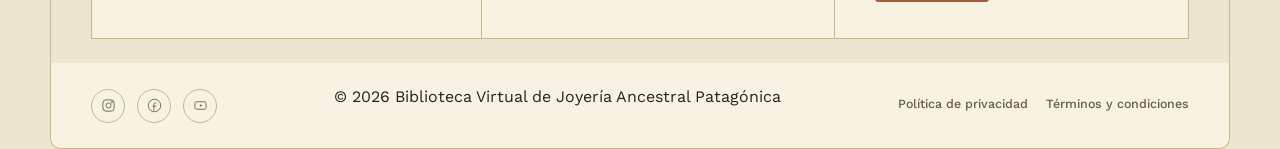
==== commit 6e1c63d7: "Ruta de imagenes" ====
--- a/index.html
+++ b/index.html
@@ -41,7 +41,7 @@
     </section>
 	  <section class="presentación" id="inicio">
       <div class="presentación-visual">
-		    <img src="pectoral.jpg"> 
+		    <img src="imagenes/pectoral.jpg"> 
       </div>
       <div class="presentación-descriptiva">
         <p class="eyebrow">Biblioteca Virtual · colección digitalizada</p>
--- a/estilos.css
+++ b/estilos.css
@@ -667,7 +667,6 @@
 
 @media (max-width: 560px){
   .colección-joyas, .catalogo-cuadro{ grid-template-columns: 1fr; }
-<<<<<<< HEAD
   header{ 
     margin: 0;
     border-radius: 0; 
@@ -678,10 +677,5 @@
     border-left:none;
     border-right:none;
   }
-=======
-  header{ margin: 0; border-radius: 0; width: 100%; }
-  header, #presentacion.presentacion, #inicio.presentación, main#contenido-principal,
-  .section, .colección, .contenido-destacado, footer{ border-left:none; border-right:none; }
->>>>>>> 5784b435718f196c60dec77a556fcbe459c4ab58
-}
-
+}
+
